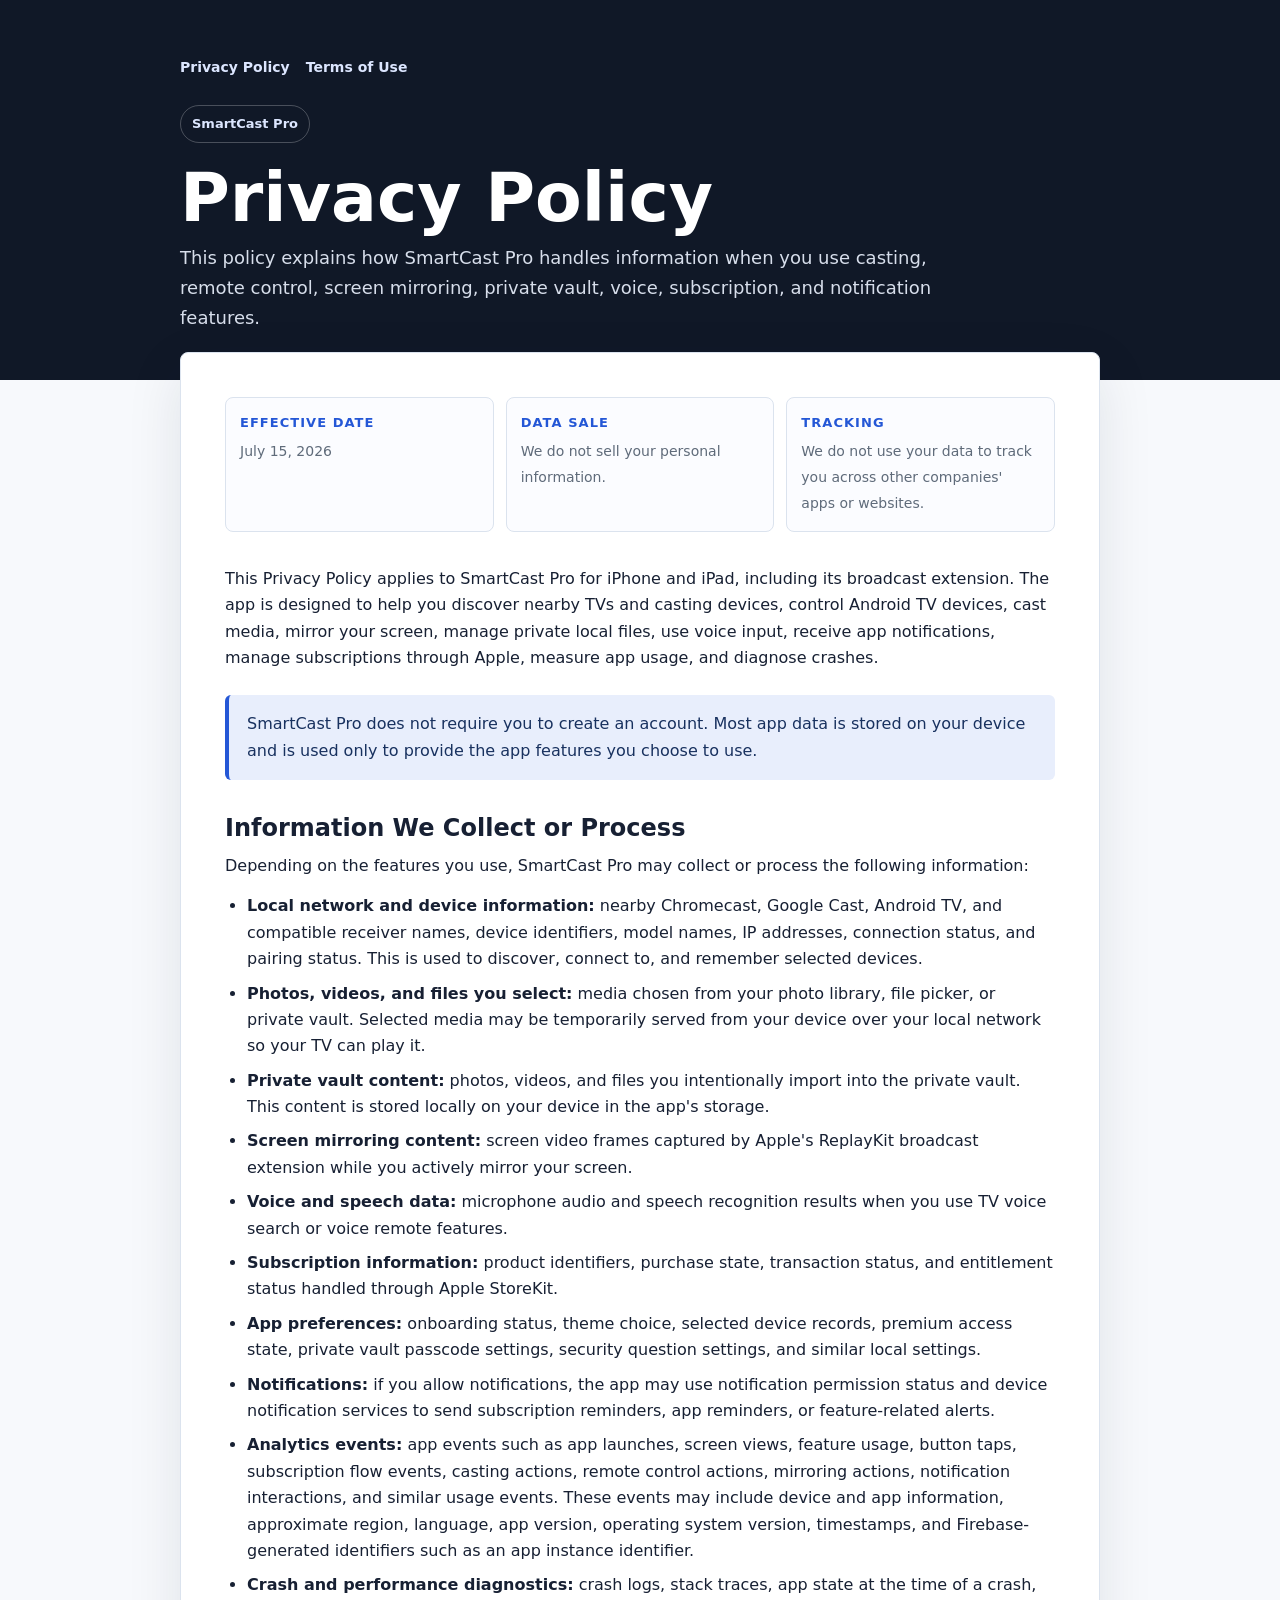
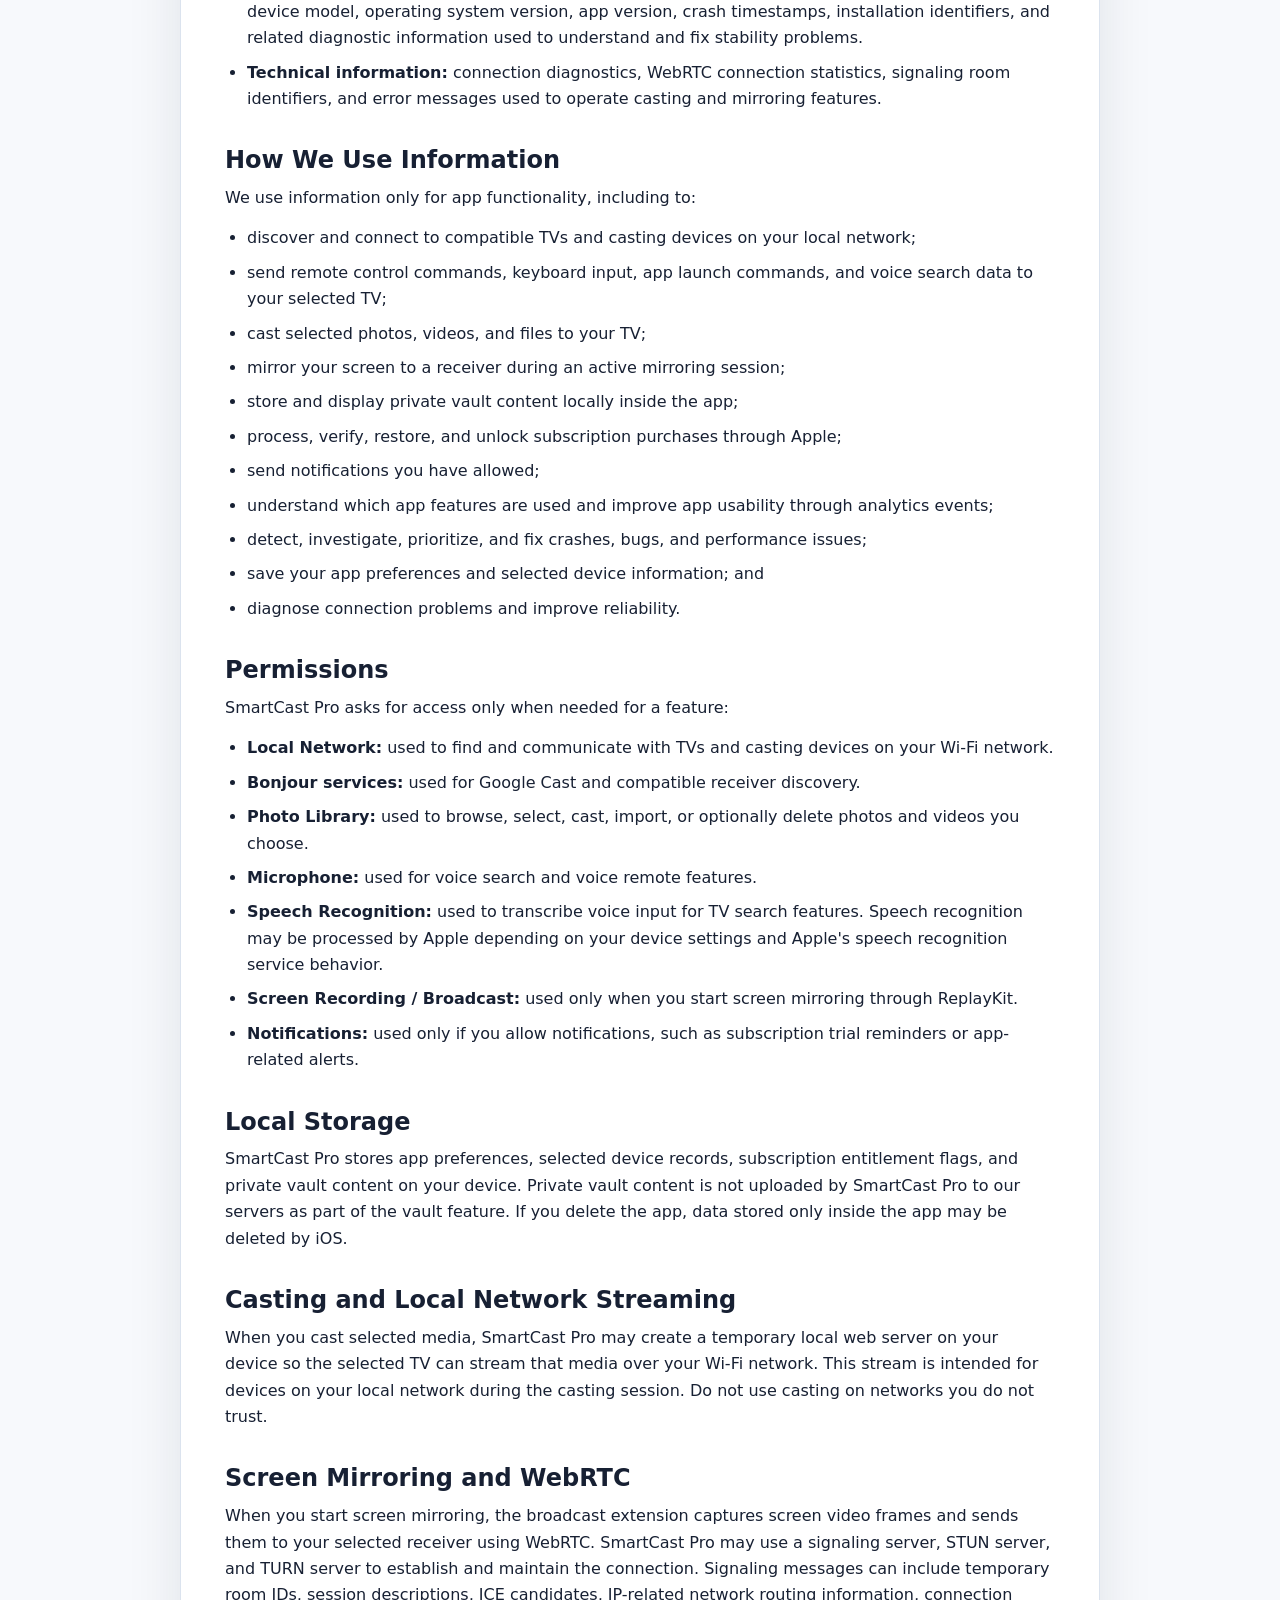
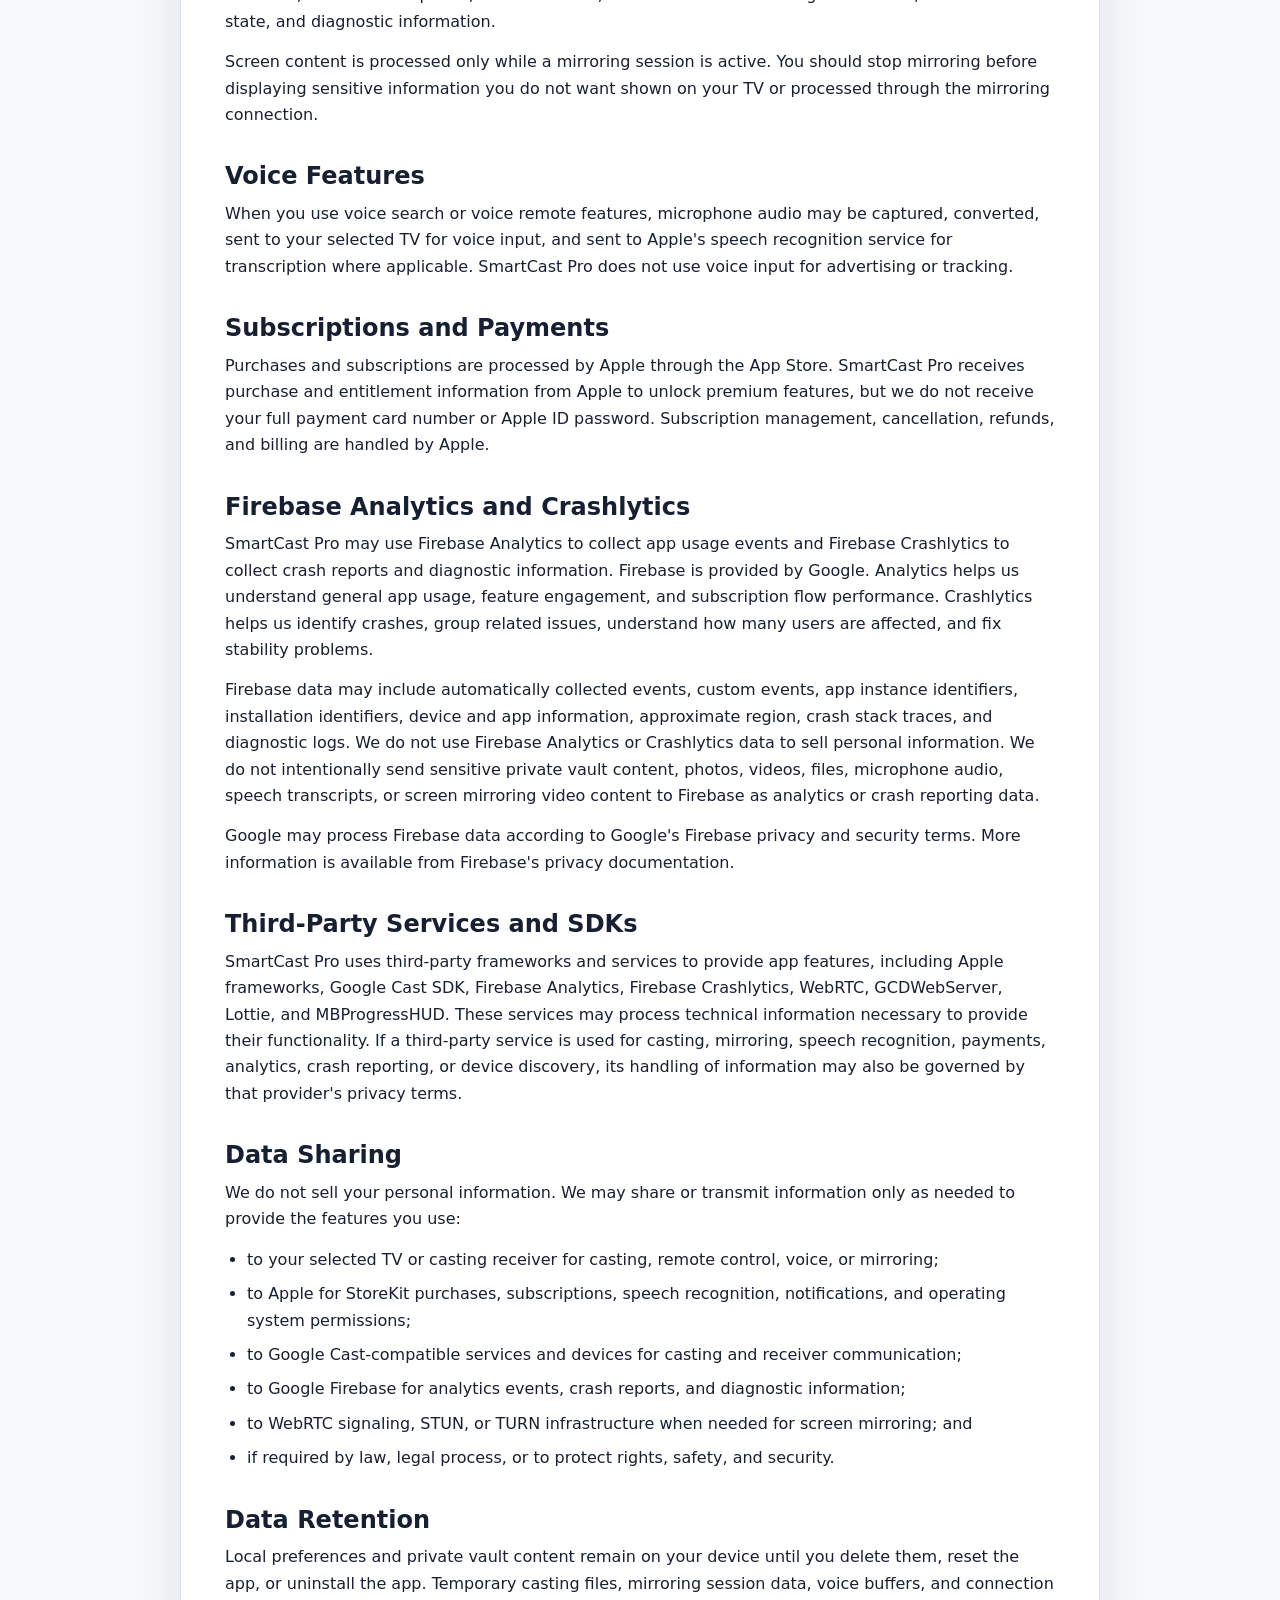
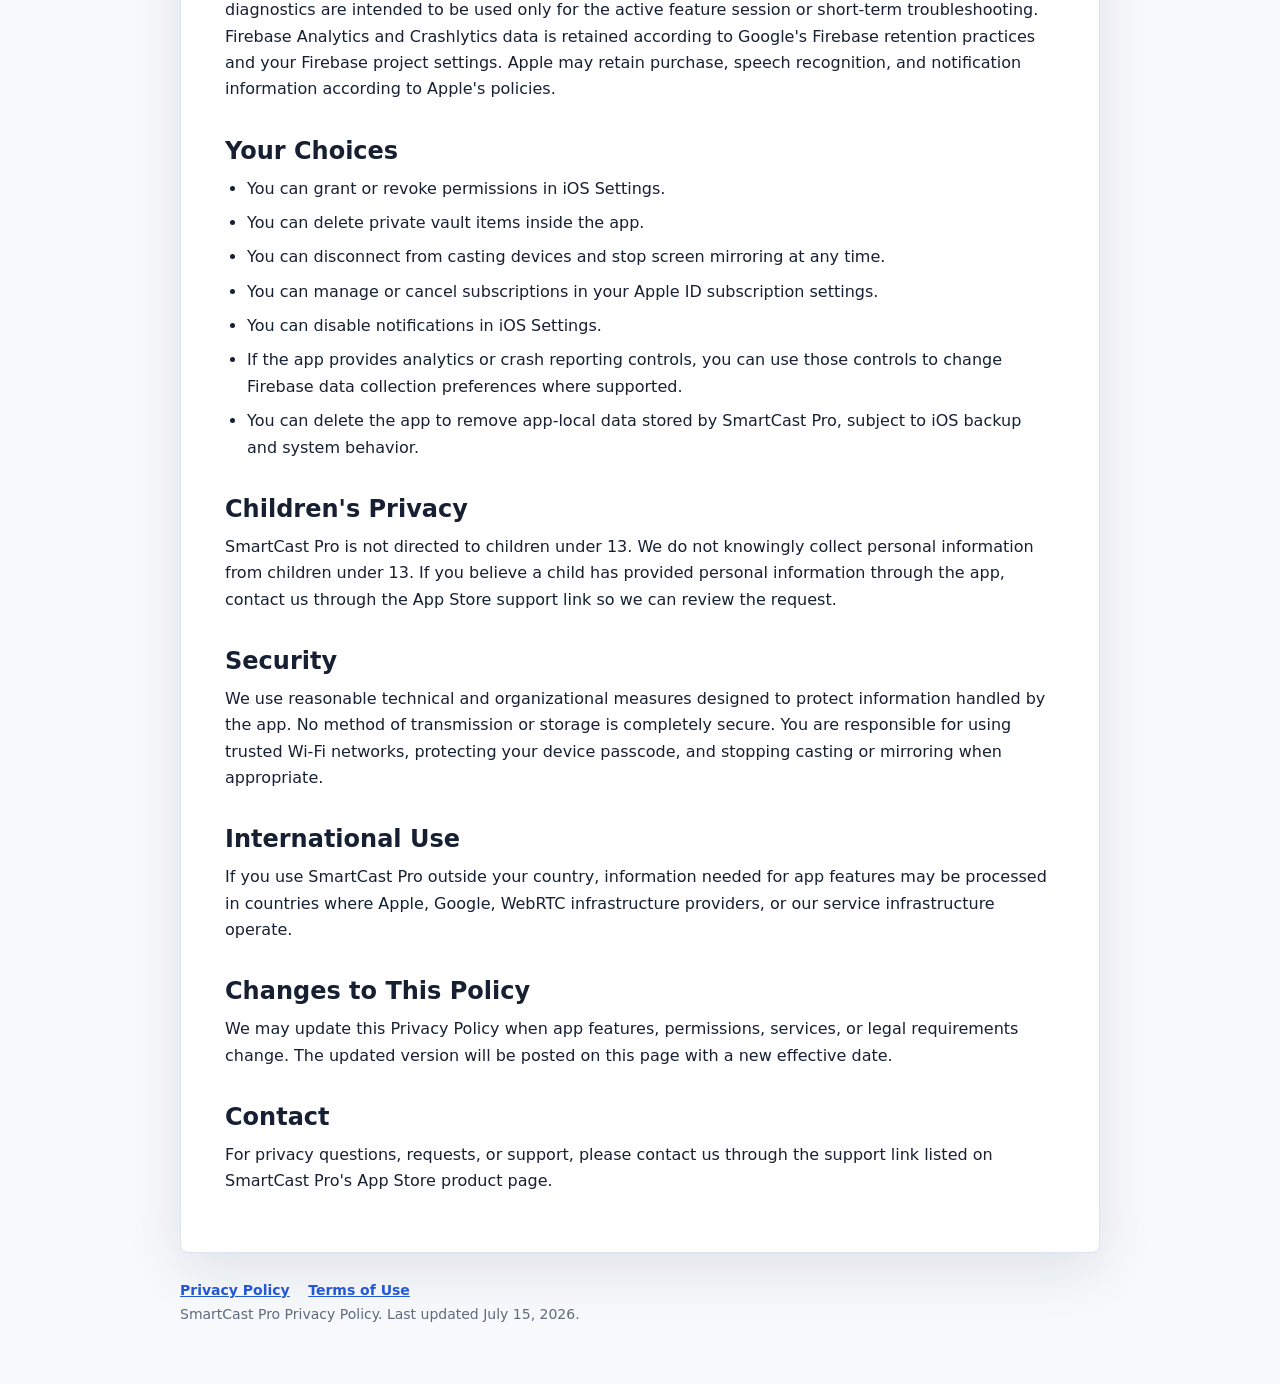
==== docs/index.html @ 3a3139d9 "Add files via upload" ====
<!doctype html>
<html lang="en">
<head>
  <meta charset="utf-8">
  <meta name="viewport" content="width=device-width, initial-scale=1">
  <title>SmartCast Pro Privacy Policy</title>
  <meta name="description" content="Privacy Policy for SmartCast Pro.">
  <style>
    :root {
      color-scheme: light;
      --bg: #f7f9fc;
      --surface: #ffffff;
      --text: #172033;
      --muted: #5f6b7a;
      --line: #dbe3ee;
      --accent: #2457d6;
      --accent-soft: #e8eefc;
      --shadow: 0 18px 55px rgba(23, 32, 51, 0.10);
    }

    * {
      box-sizing: border-box;
    }

    body {
      margin: 0;
      font-family: Inter, ui-sans-serif, system-ui, -apple-system, BlinkMacSystemFont, "Segoe UI", sans-serif;
      background: var(--bg);
      color: var(--text);
      line-height: 1.65;
    }

    header {
      background: #101827;
      color: white;
      padding: 56px 22px 48px;
    }

    .header-inner,
    main,
    footer {
      width: min(920px, calc(100% - 40px));
      margin: 0 auto;
    }

    nav {
      display: flex;
      gap: 16px;
      flex-wrap: wrap;
      margin-bottom: 26px;
    }

    nav a {
      color: #dce6ff;
      text-decoration: none;
      font-size: 14px;
      font-weight: 650;
    }

    .badge {
      display: inline-flex;
      align-items: center;
      gap: 8px;
      padding: 7px 11px;
      border: 1px solid rgba(255, 255, 255, 0.24);
      border-radius: 999px;
      color: #dce6ff;
      font-size: 13px;
      font-weight: 650;
    }

    h1 {
      margin: 22px 0 12px;
      max-width: 760px;
      font-size: clamp(36px, 7vw, 68px);
      line-height: 0.98;
      letter-spacing: 0;
    }

    .lede {
      max-width: 760px;
      margin: 0;
      color: #d7deeb;
      font-size: 18px;
    }

    main {
      margin-top: -28px;
    }

    .policy {
      background: var(--surface);
      border: 1px solid var(--line);
      border-radius: 8px;
      box-shadow: var(--shadow);
      padding: clamp(22px, 4vw, 44px);
    }

    .summary {
      display: grid;
      grid-template-columns: repeat(3, 1fr);
      gap: 12px;
      margin: 0 0 34px;
    }

    .summary div {
      border: 1px solid var(--line);
      border-radius: 8px;
      padding: 14px;
      background: #fbfcff;
    }

    .summary strong {
      display: block;
      color: var(--accent);
      font-size: 13px;
      margin-bottom: 4px;
      text-transform: uppercase;
      letter-spacing: 0.08em;
    }

    .summary span {
      color: var(--muted);
      font-size: 14px;
      line-height: 1.45;
    }

    h2 {
      margin: 34px 0 10px;
      font-size: 24px;
      line-height: 1.2;
      letter-spacing: 0;
    }

    p {
      margin: 0 0 14px;
    }

    ul {
      margin: 0 0 18px;
      padding-left: 22px;
    }

    li {
      margin: 8px 0;
    }

    a {
      color: var(--accent);
      font-weight: 650;
    }

    .callout {
      margin: 24px 0;
      padding: 16px 18px;
      border-left: 4px solid var(--accent);
      background: var(--accent-soft);
      border-radius: 6px;
      color: #18315f;
    }

    footer {
      padding: 26px 0 44px;
      color: var(--muted);
      font-size: 14px;
    }

    footer a {
      margin-right: 14px;
    }

    @media (max-width: 720px) {
      header {
        padding-top: 42px;
      }

      .summary {
        grid-template-columns: 1fr;
      }
    }
  </style>
</head>
<body>
  <header>
    <div class="header-inner">
      <nav aria-label="Legal pages">
        <a href="./">Privacy Policy</a>
        <a href="./terms-of-use.html">Terms of Use</a>
      </nav>
      <div class="badge">SmartCast Pro</div>
      <h1>Privacy Policy</h1>
      <p class="lede">This policy explains how SmartCast Pro handles information when you use casting, remote control, screen mirroring, private vault, voice, subscription, and notification features.</p>
    </div>
  </header>

  <main>
    <article class="policy">
      <section class="summary" aria-label="Policy summary">
        <div>
          <strong>Effective date</strong>
          <span>July 15, 2026</span>
        </div>
        <div>
          <strong>Data sale</strong>
          <span>We do not sell your personal information.</span>
        </div>
        <div>
          <strong>Tracking</strong>
          <span>We do not use your data to track you across other companies' apps or websites.</span>
        </div>
      </section>

      <p>This Privacy Policy applies to SmartCast Pro for iPhone and iPad, including its broadcast extension. The app is designed to help you discover nearby TVs and casting devices, control Android TV devices, cast media, mirror your screen, manage private local files, use voice input, receive app notifications, manage subscriptions through Apple, measure app usage, and diagnose crashes.</p>

      <div class="callout">
        SmartCast Pro does not require you to create an account. Most app data is stored on your device and is used only to provide the app features you choose to use.
      </div>

      <h2>Information We Collect or Process</h2>
      <p>Depending on the features you use, SmartCast Pro may collect or process the following information:</p>
      <ul>
        <li><strong>Local network and device information:</strong> nearby Chromecast, Google Cast, Android TV, and compatible receiver names, device identifiers, model names, IP addresses, connection status, and pairing status. This is used to discover, connect to, and remember selected devices.</li>
        <li><strong>Photos, videos, and files you select:</strong> media chosen from your photo library, file picker, or private vault. Selected media may be temporarily served from your device over your local network so your TV can play it.</li>
        <li><strong>Private vault content:</strong> photos, videos, and files you intentionally import into the private vault. This content is stored locally on your device in the app's storage.</li>
        <li><strong>Screen mirroring content:</strong> screen video frames captured by Apple's ReplayKit broadcast extension while you actively mirror your screen.</li>
        <li><strong>Voice and speech data:</strong> microphone audio and speech recognition results when you use TV voice search or voice remote features.</li>
        <li><strong>Subscription information:</strong> product identifiers, purchase state, transaction status, and entitlement status handled through Apple StoreKit.</li>
        <li><strong>App preferences:</strong> onboarding status, theme choice, selected device records, premium access state, private vault passcode settings, security question settings, and similar local settings.</li>
        <li><strong>Notifications:</strong> if you allow notifications, the app may use notification permission status and device notification services to send subscription reminders, app reminders, or feature-related alerts.</li>
        <li><strong>Analytics events:</strong> app events such as app launches, screen views, feature usage, button taps, subscription flow events, casting actions, remote control actions, mirroring actions, notification interactions, and similar usage events. These events may include device and app information, approximate region, language, app version, operating system version, timestamps, and Firebase-generated identifiers such as an app instance identifier.</li>
        <li><strong>Crash and performance diagnostics:</strong> crash logs, stack traces, app state at the time of a crash, device model, operating system version, app version, crash timestamps, installation identifiers, and related diagnostic information used to understand and fix stability problems.</li>
        <li><strong>Technical information:</strong> connection diagnostics, WebRTC connection statistics, signaling room identifiers, and error messages used to operate casting and mirroring features.</li>
      </ul>

      <h2>How We Use Information</h2>
      <p>We use information only for app functionality, including to:</p>
      <ul>
        <li>discover and connect to compatible TVs and casting devices on your local network;</li>
        <li>send remote control commands, keyboard input, app launch commands, and voice search data to your selected TV;</li>
        <li>cast selected photos, videos, and files to your TV;</li>
        <li>mirror your screen to a receiver during an active mirroring session;</li>
        <li>store and display private vault content locally inside the app;</li>
        <li>process, verify, restore, and unlock subscription purchases through Apple;</li>
        <li>send notifications you have allowed;</li>
        <li>understand which app features are used and improve app usability through analytics events;</li>
        <li>detect, investigate, prioritize, and fix crashes, bugs, and performance issues;</li>
        <li>save your app preferences and selected device information; and</li>
        <li>diagnose connection problems and improve reliability.</li>
      </ul>

      <h2>Permissions</h2>
      <p>SmartCast Pro asks for access only when needed for a feature:</p>
      <ul>
        <li><strong>Local Network:</strong> used to find and communicate with TVs and casting devices on your Wi-Fi network.</li>
        <li><strong>Bonjour services:</strong> used for Google Cast and compatible receiver discovery.</li>
        <li><strong>Photo Library:</strong> used to browse, select, cast, import, or optionally delete photos and videos you choose.</li>
        <li><strong>Microphone:</strong> used for voice search and voice remote features.</li>
        <li><strong>Speech Recognition:</strong> used to transcribe voice input for TV search features. Speech recognition may be processed by Apple depending on your device settings and Apple's speech recognition service behavior.</li>
        <li><strong>Screen Recording / Broadcast:</strong> used only when you start screen mirroring through ReplayKit.</li>
        <li><strong>Notifications:</strong> used only if you allow notifications, such as subscription trial reminders or app-related alerts.</li>
      </ul>

      <h2>Local Storage</h2>
      <p>SmartCast Pro stores app preferences, selected device records, subscription entitlement flags, and private vault content on your device. Private vault content is not uploaded by SmartCast Pro to our servers as part of the vault feature. If you delete the app, data stored only inside the app may be deleted by iOS.</p>

      <h2>Casting and Local Network Streaming</h2>
      <p>When you cast selected media, SmartCast Pro may create a temporary local web server on your device so the selected TV can stream that media over your Wi-Fi network. This stream is intended for devices on your local network during the casting session. Do not use casting on networks you do not trust.</p>

      <h2>Screen Mirroring and WebRTC</h2>
      <p>When you start screen mirroring, the broadcast extension captures screen video frames and sends them to your selected receiver using WebRTC. SmartCast Pro may use a signaling server, STUN server, and TURN server to establish and maintain the connection. Signaling messages can include temporary room IDs, session descriptions, ICE candidates, IP-related network routing information, connection state, and diagnostic information.</p>
      <p>Screen content is processed only while a mirroring session is active. You should stop mirroring before displaying sensitive information you do not want shown on your TV or processed through the mirroring connection.</p>

      <h2>Voice Features</h2>
      <p>When you use voice search or voice remote features, microphone audio may be captured, converted, sent to your selected TV for voice input, and sent to Apple's speech recognition service for transcription where applicable. SmartCast Pro does not use voice input for advertising or tracking.</p>

      <h2>Subscriptions and Payments</h2>
      <p>Purchases and subscriptions are processed by Apple through the App Store. SmartCast Pro receives purchase and entitlement information from Apple to unlock premium features, but we do not receive your full payment card number or Apple ID password. Subscription management, cancellation, refunds, and billing are handled by Apple.</p>

      <h2>Firebase Analytics and Crashlytics</h2>
      <p>SmartCast Pro may use Firebase Analytics to collect app usage events and Firebase Crashlytics to collect crash reports and diagnostic information. Firebase is provided by Google. Analytics helps us understand general app usage, feature engagement, and subscription flow performance. Crashlytics helps us identify crashes, group related issues, understand how many users are affected, and fix stability problems.</p>
      <p>Firebase data may include automatically collected events, custom events, app instance identifiers, installation identifiers, device and app information, approximate region, crash stack traces, and diagnostic logs. We do not use Firebase Analytics or Crashlytics data to sell personal information. We do not intentionally send sensitive private vault content, photos, videos, files, microphone audio, speech transcripts, or screen mirroring video content to Firebase as analytics or crash reporting data.</p>
      <p>Google may process Firebase data according to Google's Firebase privacy and security terms. More information is available from Firebase's privacy documentation.</p>

      <h2>Third-Party Services and SDKs</h2>
      <p>SmartCast Pro uses third-party frameworks and services to provide app features, including Apple frameworks, Google Cast SDK, Firebase Analytics, Firebase Crashlytics, WebRTC, GCDWebServer, Lottie, and MBProgressHUD. These services may process technical information necessary to provide their functionality. If a third-party service is used for casting, mirroring, speech recognition, payments, analytics, crash reporting, or device discovery, its handling of information may also be governed by that provider's privacy terms.</p>

      <h2>Data Sharing</h2>
      <p>We do not sell your personal information. We may share or transmit information only as needed to provide the features you use:</p>
      <ul>
        <li>to your selected TV or casting receiver for casting, remote control, voice, or mirroring;</li>
        <li>to Apple for StoreKit purchases, subscriptions, speech recognition, notifications, and operating system permissions;</li>
        <li>to Google Cast-compatible services and devices for casting and receiver communication;</li>
        <li>to Google Firebase for analytics events, crash reports, and diagnostic information;</li>
        <li>to WebRTC signaling, STUN, or TURN infrastructure when needed for screen mirroring; and</li>
        <li>if required by law, legal process, or to protect rights, safety, and security.</li>
      </ul>

      <h2>Data Retention</h2>
      <p>Local preferences and private vault content remain on your device until you delete them, reset the app, or uninstall the app. Temporary casting files, mirroring session data, voice buffers, and connection diagnostics are intended to be used only for the active feature session or short-term troubleshooting. Firebase Analytics and Crashlytics data is retained according to Google's Firebase retention practices and your Firebase project settings. Apple may retain purchase, speech recognition, and notification information according to Apple's policies.</p>

      <h2>Your Choices</h2>
      <ul>
        <li>You can grant or revoke permissions in iOS Settings.</li>
        <li>You can delete private vault items inside the app.</li>
        <li>You can disconnect from casting devices and stop screen mirroring at any time.</li>
        <li>You can manage or cancel subscriptions in your Apple ID subscription settings.</li>
        <li>You can disable notifications in iOS Settings.</li>
        <li>If the app provides analytics or crash reporting controls, you can use those controls to change Firebase data collection preferences where supported.</li>
        <li>You can delete the app to remove app-local data stored by SmartCast Pro, subject to iOS backup and system behavior.</li>
      </ul>

      <h2>Children's Privacy</h2>
      <p>SmartCast Pro is not directed to children under 13. We do not knowingly collect personal information from children under 13. If you believe a child has provided personal information through the app, contact us through the App Store support link so we can review the request.</p>

      <h2>Security</h2>
      <p>We use reasonable technical and organizational measures designed to protect information handled by the app. No method of transmission or storage is completely secure. You are responsible for using trusted Wi-Fi networks, protecting your device passcode, and stopping casting or mirroring when appropriate.</p>

      <h2>International Use</h2>
      <p>If you use SmartCast Pro outside your country, information needed for app features may be processed in countries where Apple, Google, WebRTC infrastructure providers, or our service infrastructure operate.</p>

      <h2>Changes to This Policy</h2>
      <p>We may update this Privacy Policy when app features, permissions, services, or legal requirements change. The updated version will be posted on this page with a new effective date.</p>

      <h2>Contact</h2>
      <p>For privacy questions, requests, or support, please contact us through the support link listed on SmartCast Pro's App Store product page.</p>
    </article>
  </main>

  <footer>
    <a href="./">Privacy Policy</a>
    <a href="./terms-of-use.html">Terms of Use</a>
    <p>SmartCast Pro Privacy Policy. Last updated July 15, 2026.</p>
  </footer>
</body>
</html>
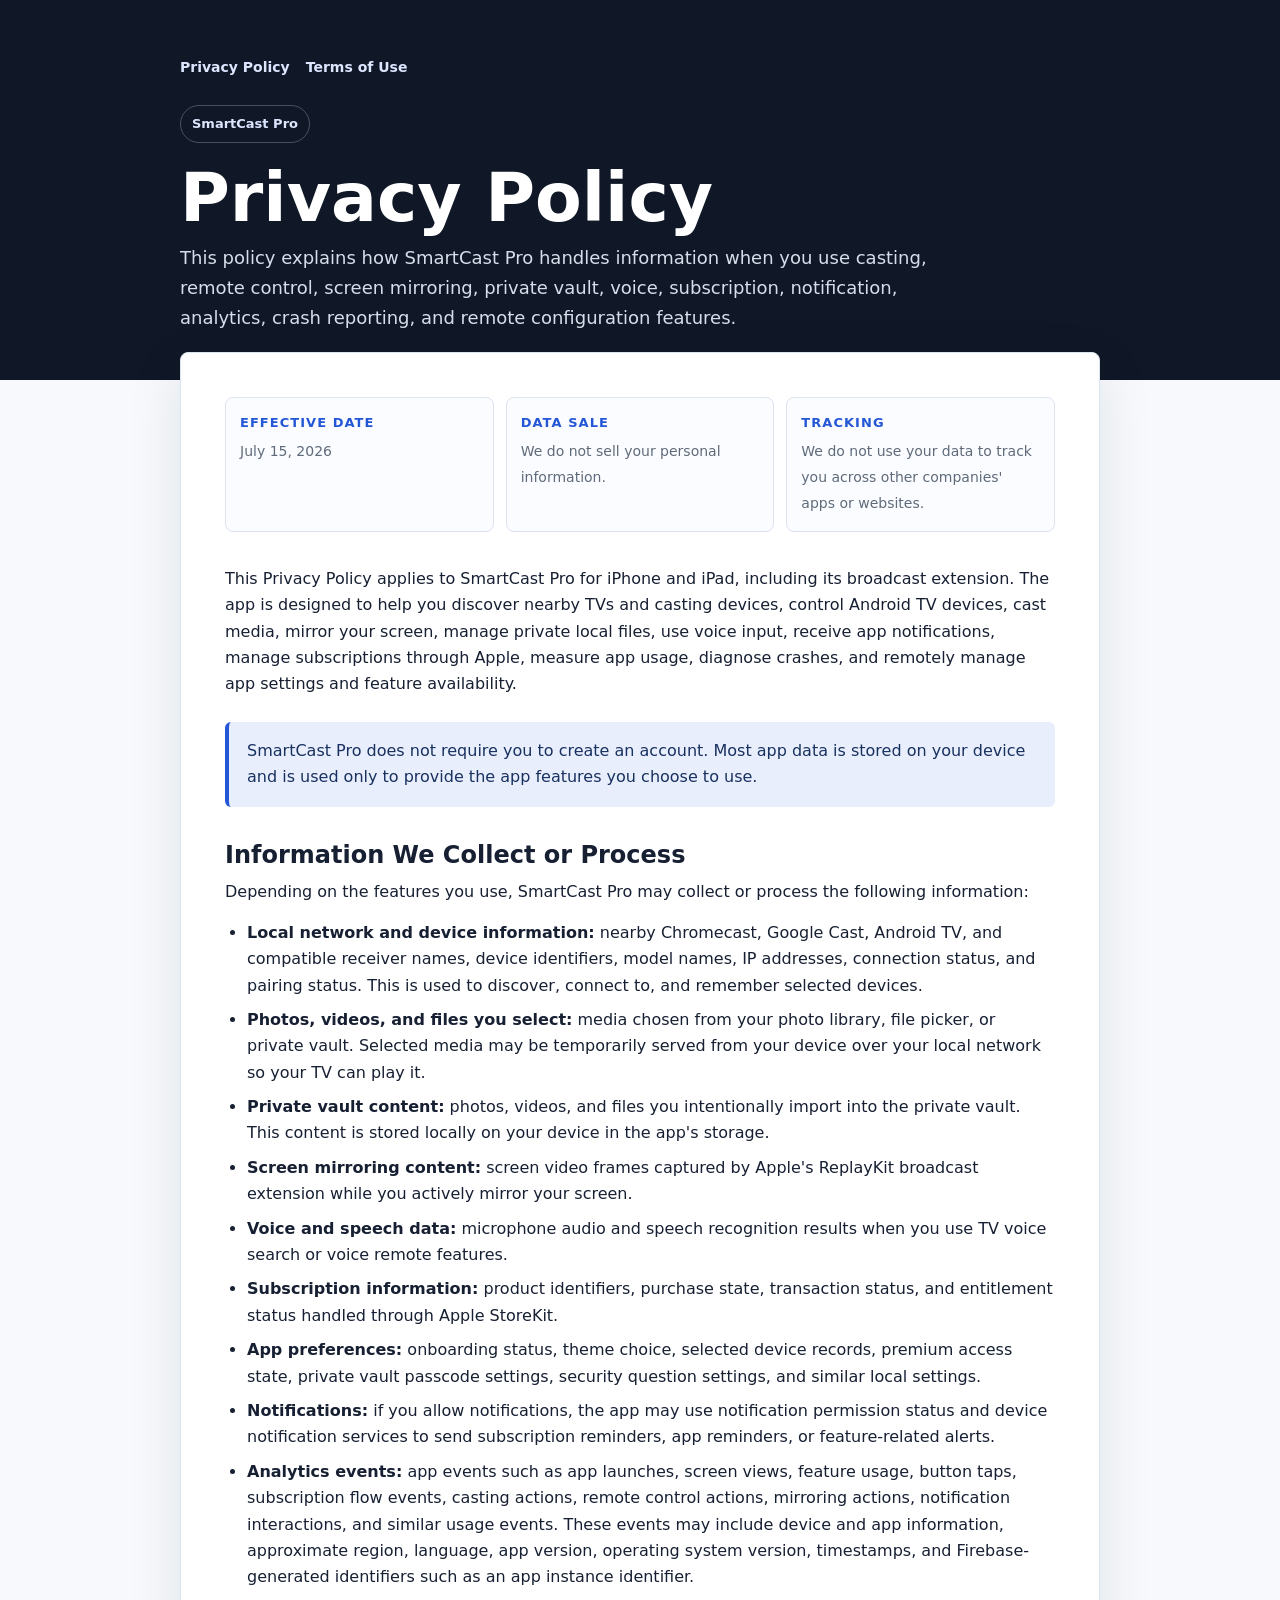
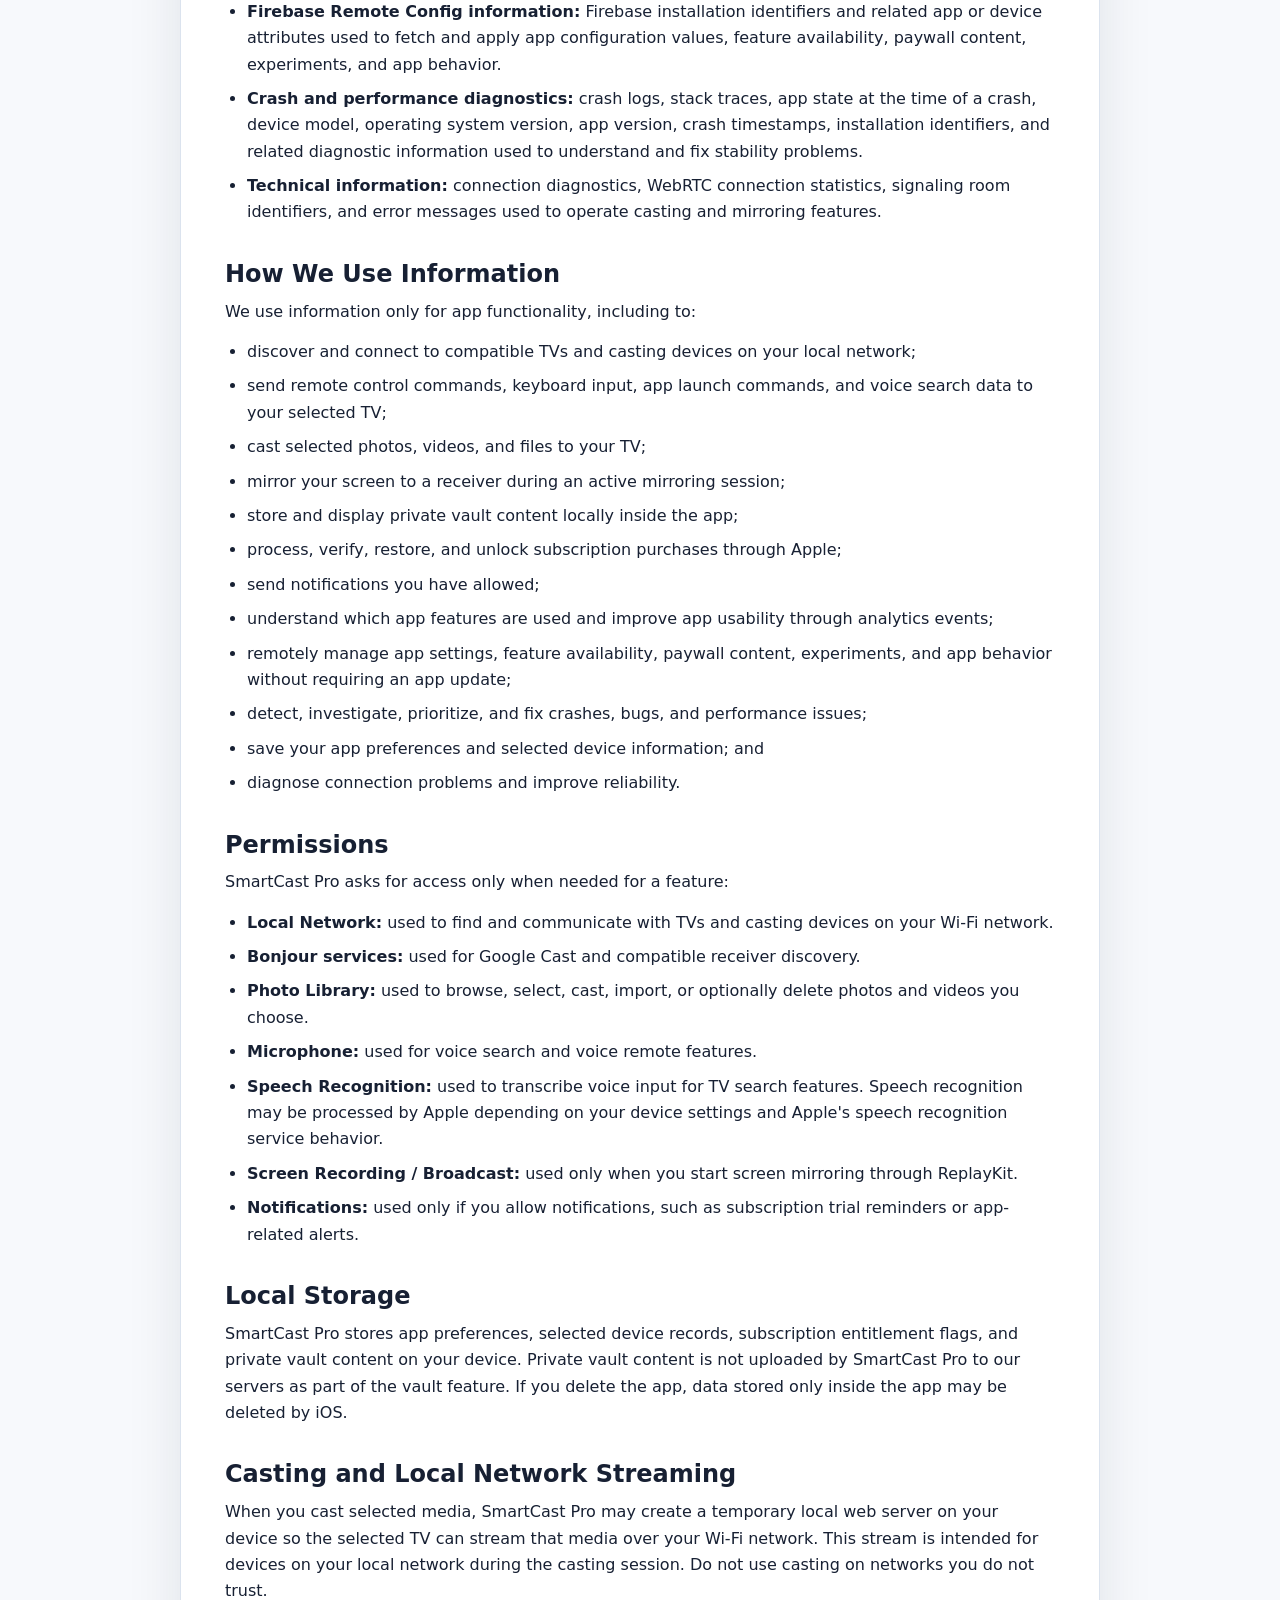
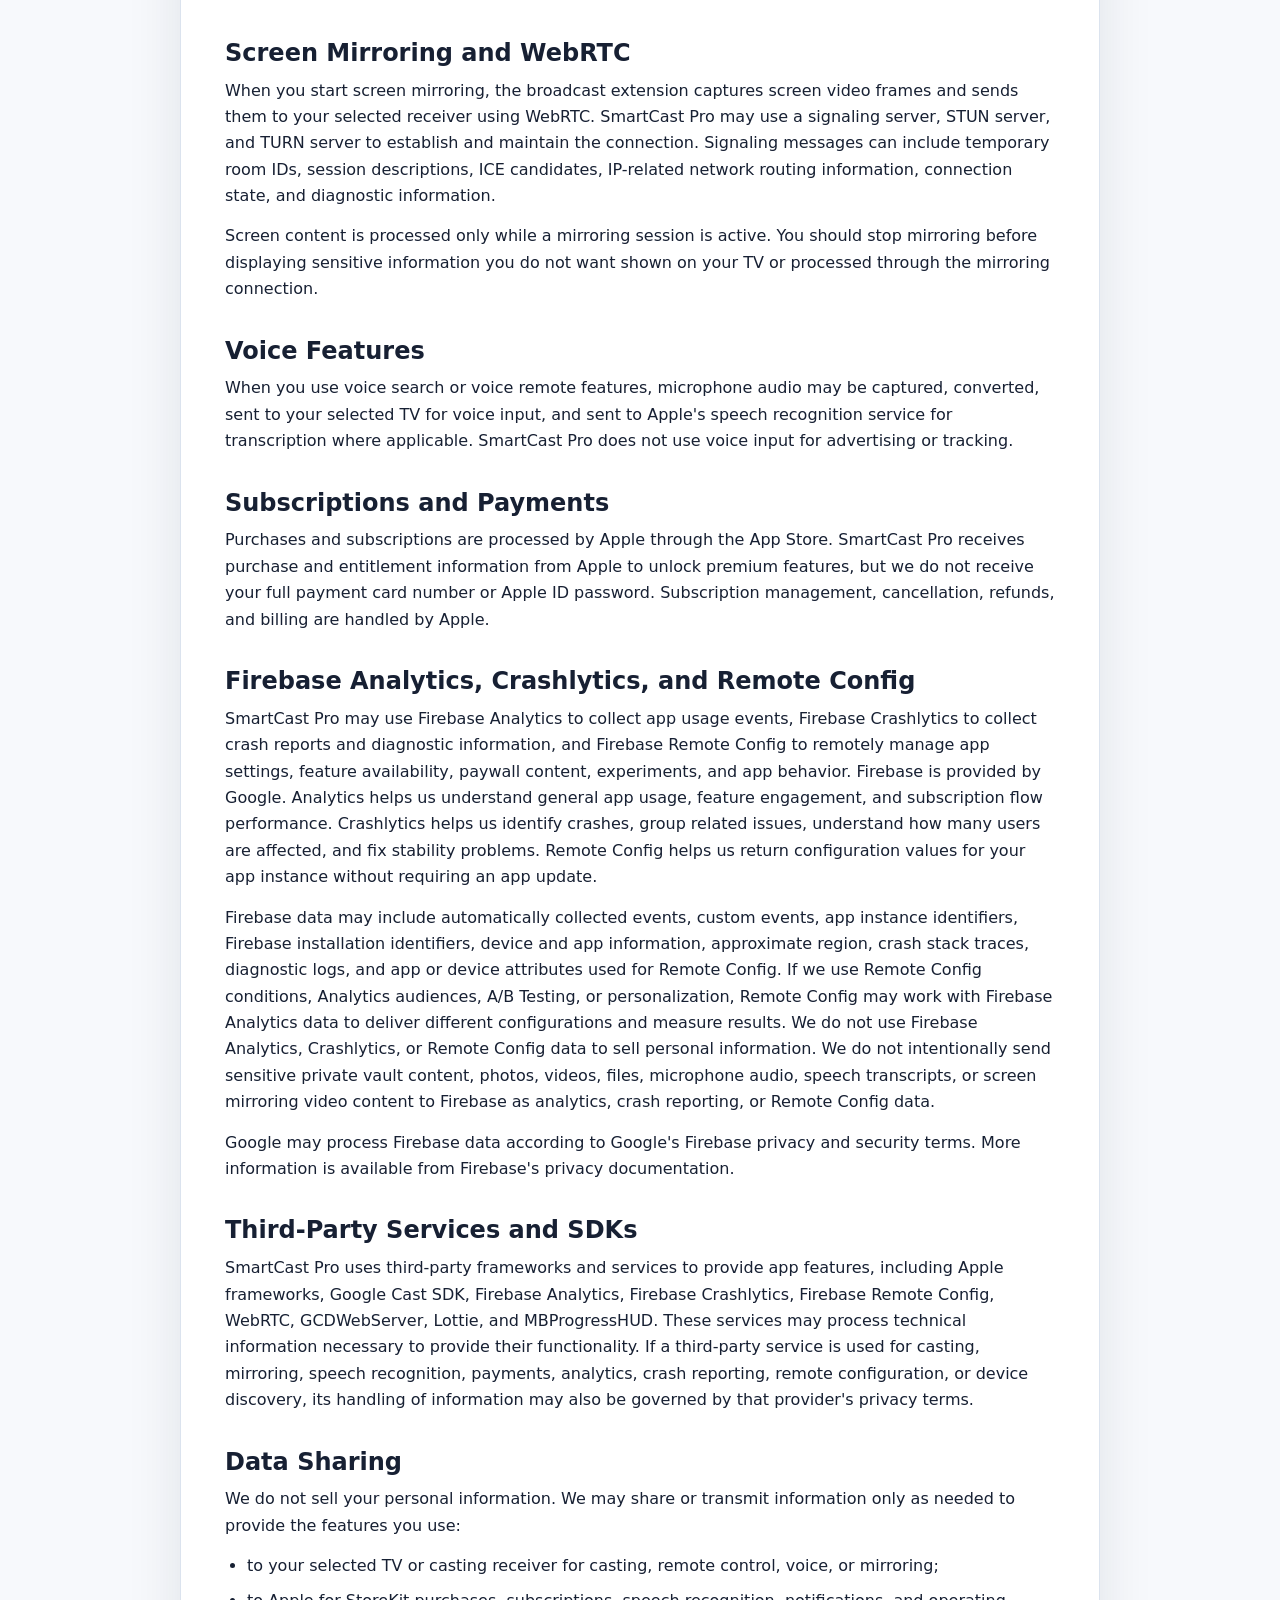
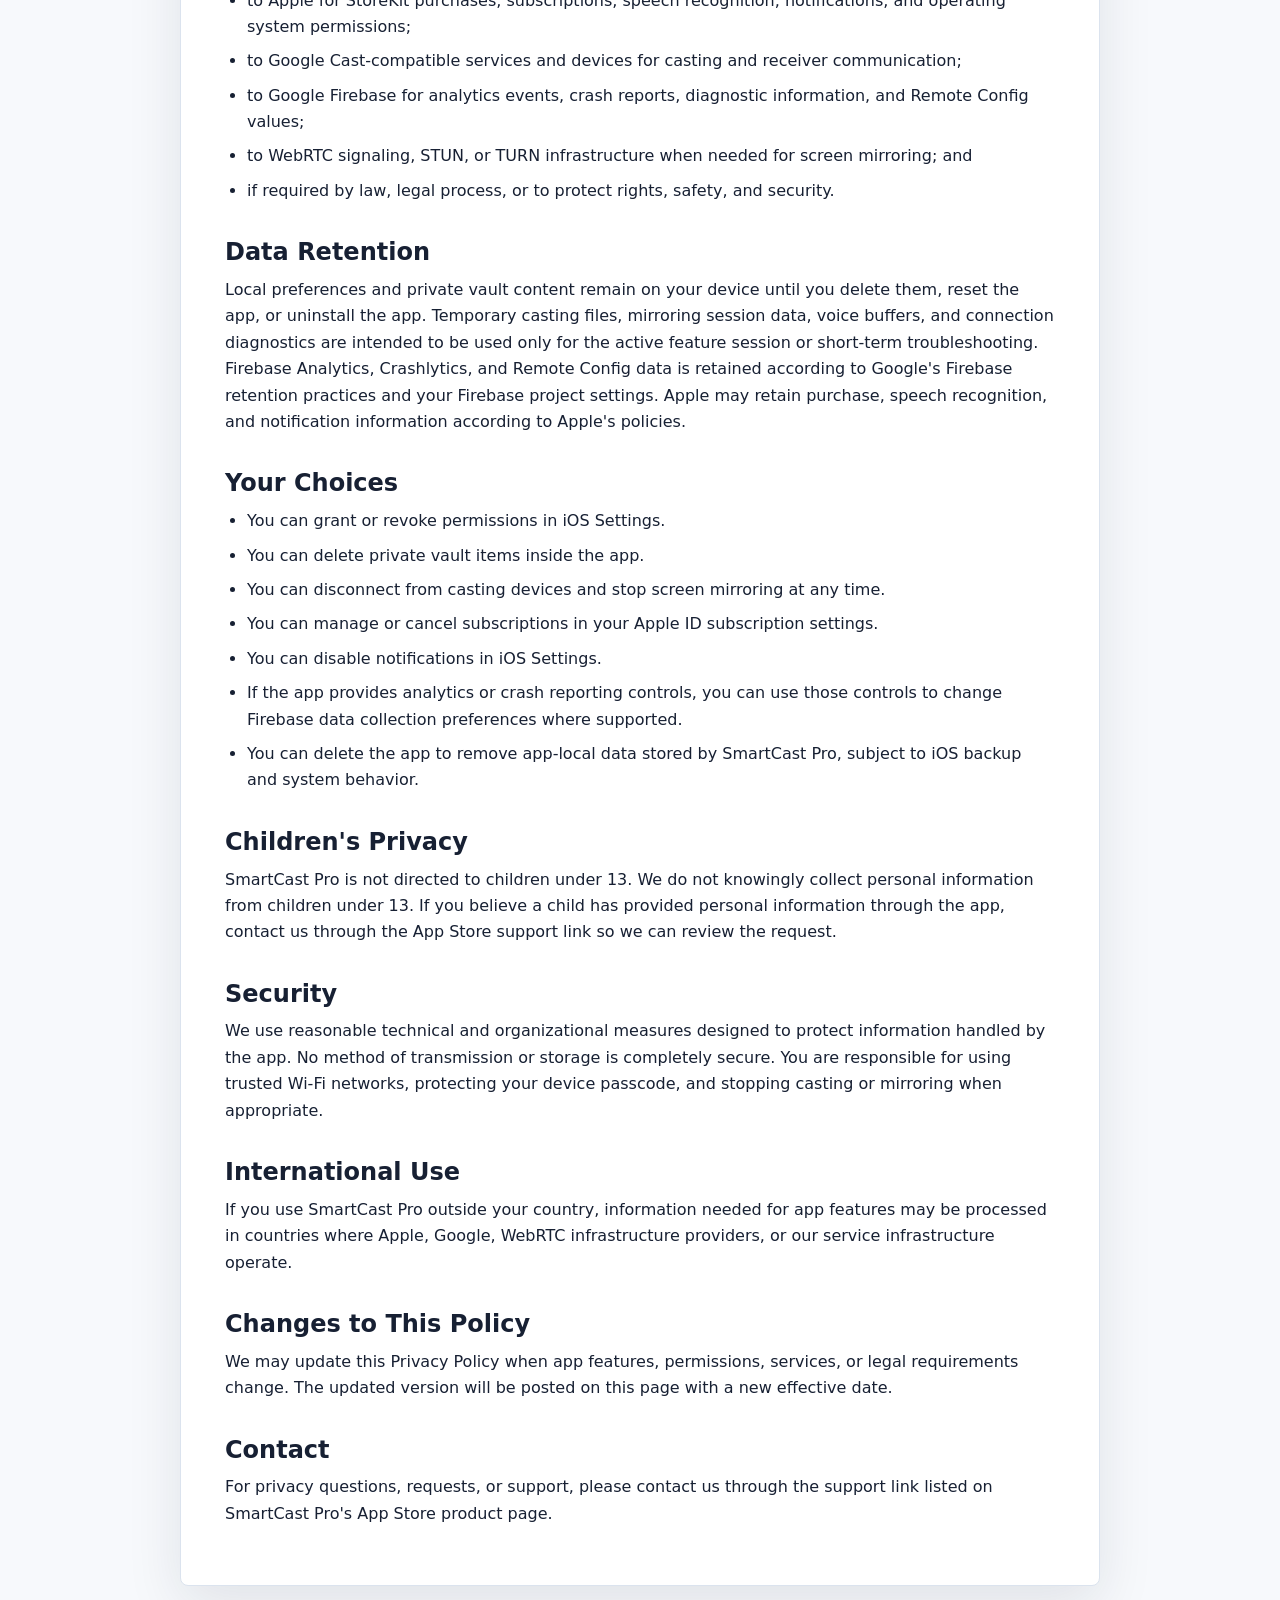
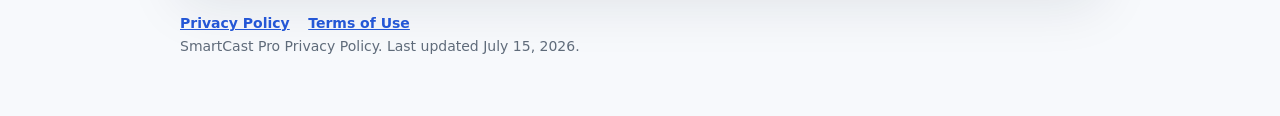
==== commit e604f544: "Update index.html" ====
--- a/docs/index.html
+++ b/docs/index.html
@@ -189,7 +189,7 @@
       </nav>
       <div class="badge">SmartCast Pro</div>
       <h1>Privacy Policy</h1>
-      <p class="lede">This policy explains how SmartCast Pro handles information when you use casting, remote control, screen mirroring, private vault, voice, subscription, and notification features.</p>
+      <p class="lede">This policy explains how SmartCast Pro handles information when you use casting, remote control, screen mirroring, private vault, voice, subscription, notification, analytics, crash reporting, and remote configuration features.</p>
     </div>
   </header>
 
@@ -210,7 +210,7 @@
         </div>
       </section>
 
-      <p>This Privacy Policy applies to SmartCast Pro for iPhone and iPad, including its broadcast extension. The app is designed to help you discover nearby TVs and casting devices, control Android TV devices, cast media, mirror your screen, manage private local files, use voice input, receive app notifications, manage subscriptions through Apple, measure app usage, and diagnose crashes.</p>
+      <p>This Privacy Policy applies to SmartCast Pro for iPhone and iPad, including its broadcast extension. The app is designed to help you discover nearby TVs and casting devices, control Android TV devices, cast media, mirror your screen, manage private local files, use voice input, receive app notifications, manage subscriptions through Apple, measure app usage, diagnose crashes, and remotely manage app settings and feature availability.</p>
 
       <div class="callout">
         SmartCast Pro does not require you to create an account. Most app data is stored on your device and is used only to provide the app features you choose to use.
@@ -228,6 +228,7 @@
         <li><strong>App preferences:</strong> onboarding status, theme choice, selected device records, premium access state, private vault passcode settings, security question settings, and similar local settings.</li>
         <li><strong>Notifications:</strong> if you allow notifications, the app may use notification permission status and device notification services to send subscription reminders, app reminders, or feature-related alerts.</li>
         <li><strong>Analytics events:</strong> app events such as app launches, screen views, feature usage, button taps, subscription flow events, casting actions, remote control actions, mirroring actions, notification interactions, and similar usage events. These events may include device and app information, approximate region, language, app version, operating system version, timestamps, and Firebase-generated identifiers such as an app instance identifier.</li>
+        <li><strong>Firebase Remote Config information:</strong> Firebase installation identifiers and related app or device attributes used to fetch and apply app configuration values, feature availability, paywall content, experiments, and app behavior.</li>
         <li><strong>Crash and performance diagnostics:</strong> crash logs, stack traces, app state at the time of a crash, device model, operating system version, app version, crash timestamps, installation identifiers, and related diagnostic information used to understand and fix stability problems.</li>
         <li><strong>Technical information:</strong> connection diagnostics, WebRTC connection statistics, signaling room identifiers, and error messages used to operate casting and mirroring features.</li>
       </ul>
@@ -243,6 +244,7 @@
         <li>process, verify, restore, and unlock subscription purchases through Apple;</li>
         <li>send notifications you have allowed;</li>
         <li>understand which app features are used and improve app usability through analytics events;</li>
+        <li>remotely manage app settings, feature availability, paywall content, experiments, and app behavior without requiring an app update;</li>
         <li>detect, investigate, prioritize, and fix crashes, bugs, and performance issues;</li>
         <li>save your app preferences and selected device information; and</li>
         <li>diagnose connection problems and improve reliability.</li>
@@ -276,13 +278,13 @@
       <h2>Subscriptions and Payments</h2>
       <p>Purchases and subscriptions are processed by Apple through the App Store. SmartCast Pro receives purchase and entitlement information from Apple to unlock premium features, but we do not receive your full payment card number or Apple ID password. Subscription management, cancellation, refunds, and billing are handled by Apple.</p>
 
-      <h2>Firebase Analytics and Crashlytics</h2>
-      <p>SmartCast Pro may use Firebase Analytics to collect app usage events and Firebase Crashlytics to collect crash reports and diagnostic information. Firebase is provided by Google. Analytics helps us understand general app usage, feature engagement, and subscription flow performance. Crashlytics helps us identify crashes, group related issues, understand how many users are affected, and fix stability problems.</p>
-      <p>Firebase data may include automatically collected events, custom events, app instance identifiers, installation identifiers, device and app information, approximate region, crash stack traces, and diagnostic logs. We do not use Firebase Analytics or Crashlytics data to sell personal information. We do not intentionally send sensitive private vault content, photos, videos, files, microphone audio, speech transcripts, or screen mirroring video content to Firebase as analytics or crash reporting data.</p>
+      <h2>Firebase Analytics, Crashlytics, and Remote Config</h2>
+      <p>SmartCast Pro may use Firebase Analytics to collect app usage events, Firebase Crashlytics to collect crash reports and diagnostic information, and Firebase Remote Config to remotely manage app settings, feature availability, paywall content, experiments, and app behavior. Firebase is provided by Google. Analytics helps us understand general app usage, feature engagement, and subscription flow performance. Crashlytics helps us identify crashes, group related issues, understand how many users are affected, and fix stability problems. Remote Config helps us return configuration values for your app instance without requiring an app update.</p>
+      <p>Firebase data may include automatically collected events, custom events, app instance identifiers, Firebase installation identifiers, device and app information, approximate region, crash stack traces, diagnostic logs, and app or device attributes used for Remote Config. If we use Remote Config conditions, Analytics audiences, A/B Testing, or personalization, Remote Config may work with Firebase Analytics data to deliver different configurations and measure results. We do not use Firebase Analytics, Crashlytics, or Remote Config data to sell personal information. We do not intentionally send sensitive private vault content, photos, videos, files, microphone audio, speech transcripts, or screen mirroring video content to Firebase as analytics, crash reporting, or Remote Config data.</p>
       <p>Google may process Firebase data according to Google's Firebase privacy and security terms. More information is available from Firebase's privacy documentation.</p>
 
       <h2>Third-Party Services and SDKs</h2>
-      <p>SmartCast Pro uses third-party frameworks and services to provide app features, including Apple frameworks, Google Cast SDK, Firebase Analytics, Firebase Crashlytics, WebRTC, GCDWebServer, Lottie, and MBProgressHUD. These services may process technical information necessary to provide their functionality. If a third-party service is used for casting, mirroring, speech recognition, payments, analytics, crash reporting, or device discovery, its handling of information may also be governed by that provider's privacy terms.</p>
+      <p>SmartCast Pro uses third-party frameworks and services to provide app features, including Apple frameworks, Google Cast SDK, Firebase Analytics, Firebase Crashlytics, Firebase Remote Config, WebRTC, GCDWebServer, Lottie, and MBProgressHUD. These services may process technical information necessary to provide their functionality. If a third-party service is used for casting, mirroring, speech recognition, payments, analytics, crash reporting, remote configuration, or device discovery, its handling of information may also be governed by that provider's privacy terms.</p>
 
       <h2>Data Sharing</h2>
       <p>We do not sell your personal information. We may share or transmit information only as needed to provide the features you use:</p>
@@ -290,13 +292,13 @@
         <li>to your selected TV or casting receiver for casting, remote control, voice, or mirroring;</li>
         <li>to Apple for StoreKit purchases, subscriptions, speech recognition, notifications, and operating system permissions;</li>
         <li>to Google Cast-compatible services and devices for casting and receiver communication;</li>
-        <li>to Google Firebase for analytics events, crash reports, and diagnostic information;</li>
+        <li>to Google Firebase for analytics events, crash reports, diagnostic information, and Remote Config values;</li>
         <li>to WebRTC signaling, STUN, or TURN infrastructure when needed for screen mirroring; and</li>
         <li>if required by law, legal process, or to protect rights, safety, and security.</li>
       </ul>
 
       <h2>Data Retention</h2>
-      <p>Local preferences and private vault content remain on your device until you delete them, reset the app, or uninstall the app. Temporary casting files, mirroring session data, voice buffers, and connection diagnostics are intended to be used only for the active feature session or short-term troubleshooting. Firebase Analytics and Crashlytics data is retained according to Google's Firebase retention practices and your Firebase project settings. Apple may retain purchase, speech recognition, and notification information according to Apple's policies.</p>
+      <p>Local preferences and private vault content remain on your device until you delete them, reset the app, or uninstall the app. Temporary casting files, mirroring session data, voice buffers, and connection diagnostics are intended to be used only for the active feature session or short-term troubleshooting. Firebase Analytics, Crashlytics, and Remote Config data is retained according to Google's Firebase retention practices and your Firebase project settings. Apple may retain purchase, speech recognition, and notification information according to Apple's policies.</p>
 
       <h2>Your Choices</h2>
       <ul>
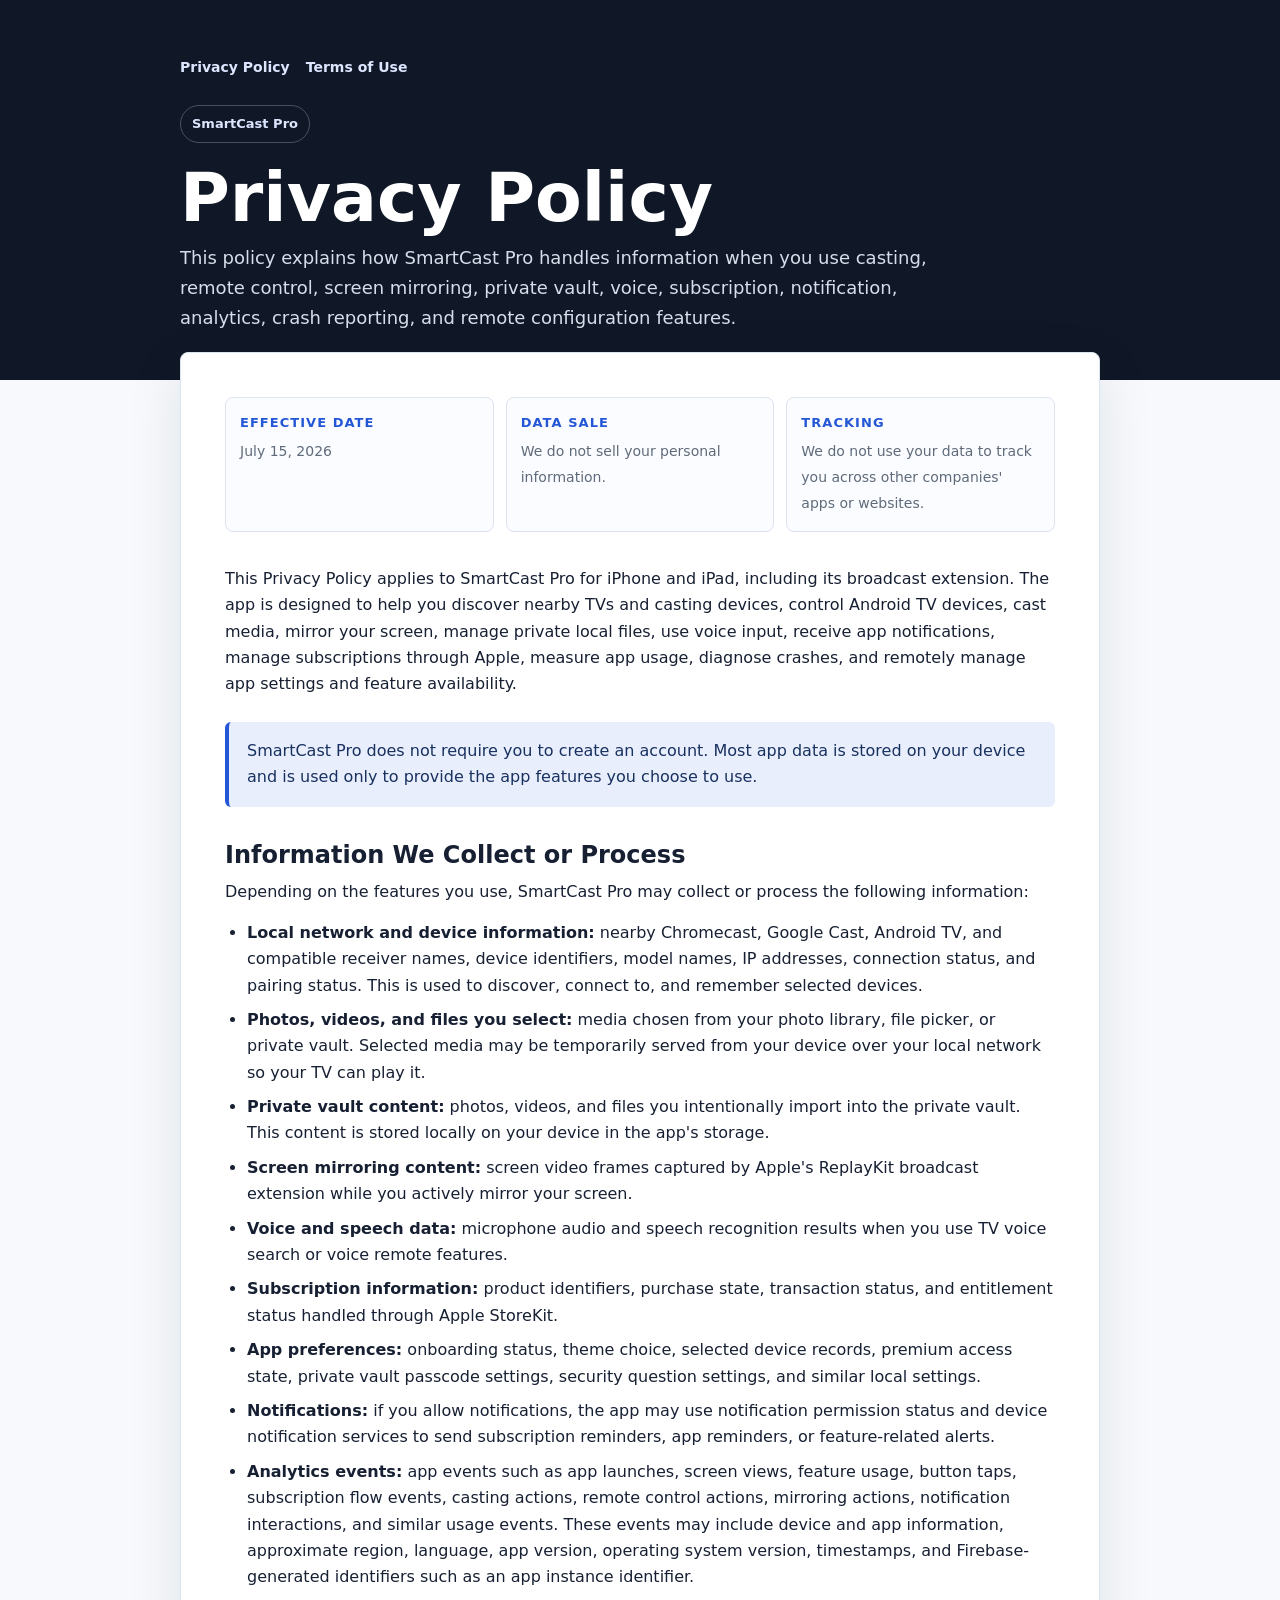
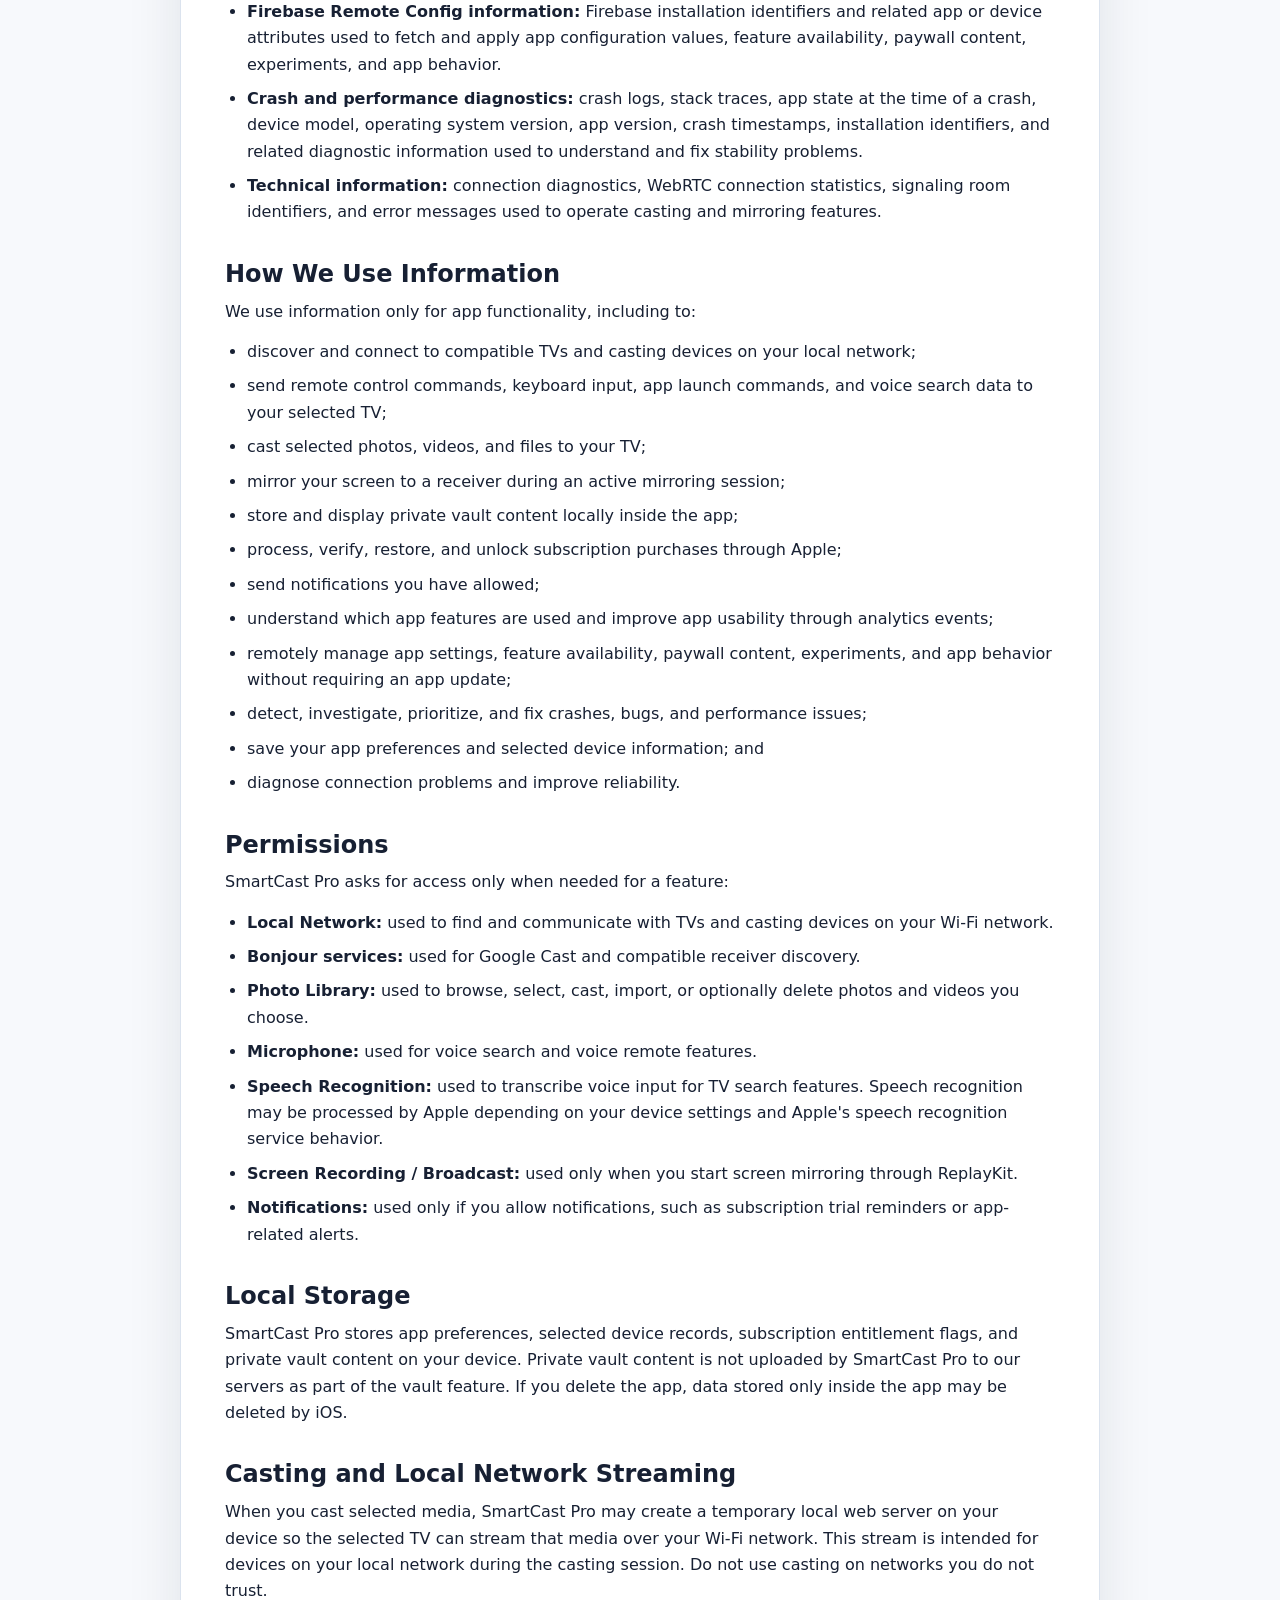
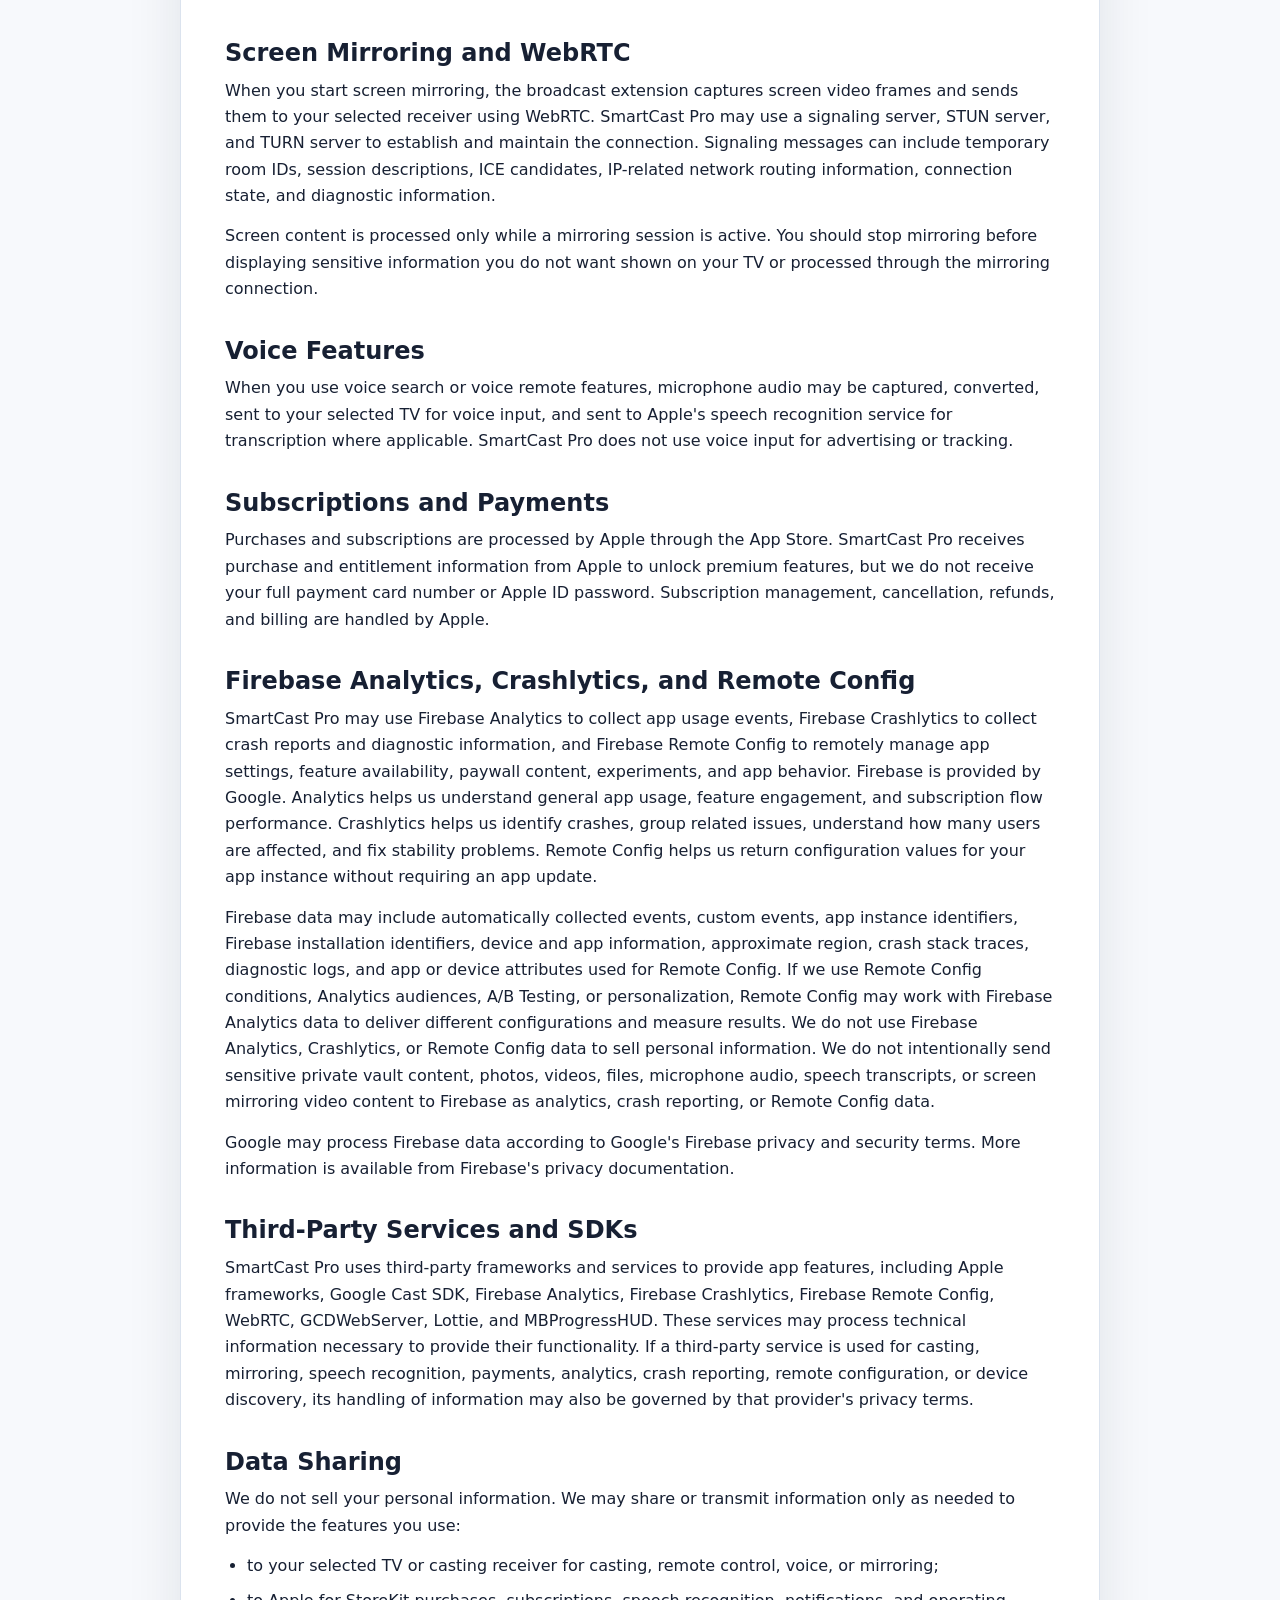
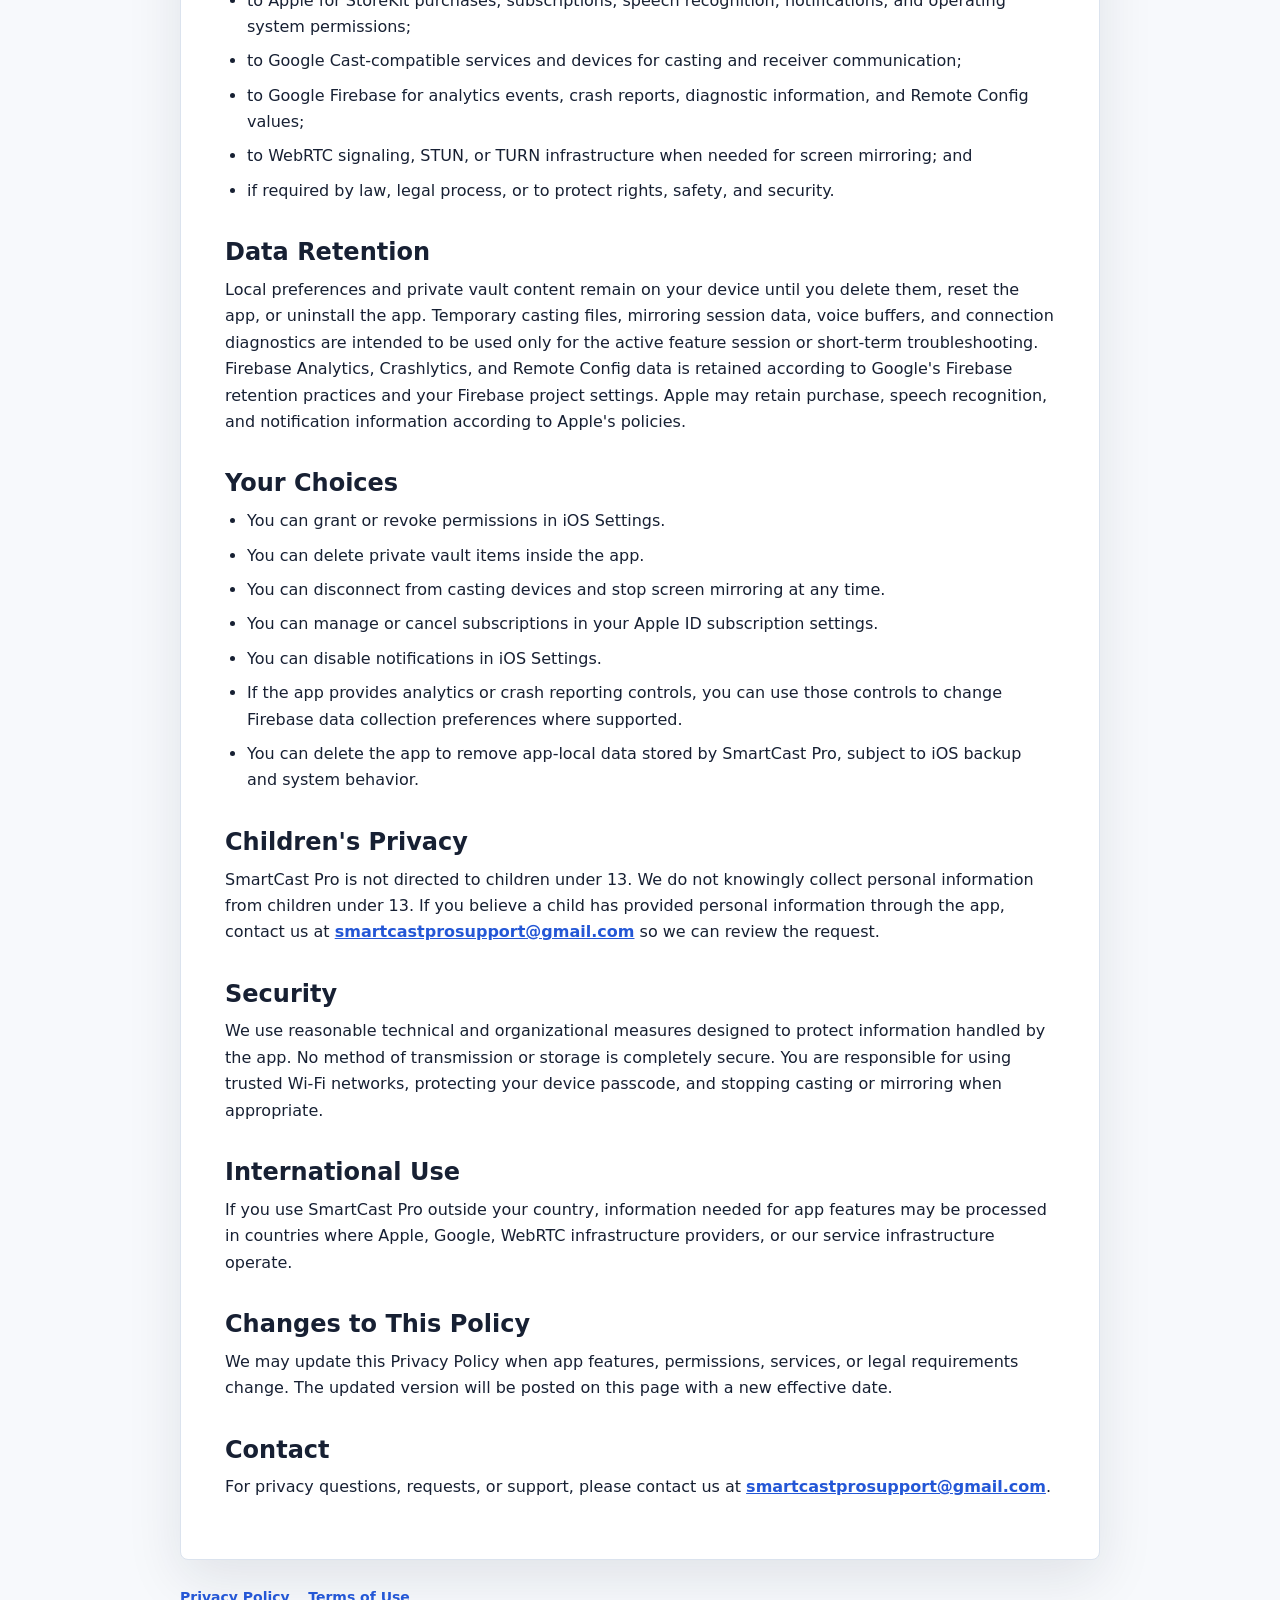
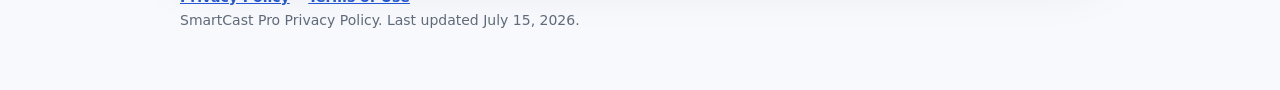
==== commit dc79d9ee: "Update index.html" ====
--- a/docs/index.html
+++ b/docs/index.html
@@ -312,7 +312,7 @@
       </ul>
 
       <h2>Children's Privacy</h2>
-      <p>SmartCast Pro is not directed to children under 13. We do not knowingly collect personal information from children under 13. If you believe a child has provided personal information through the app, contact us through the App Store support link so we can review the request.</p>
+      <p>SmartCast Pro is not directed to children under 13. We do not knowingly collect personal information from children under 13. If you believe a child has provided personal information through the app, contact us at <a href="mailto:smartcastprosupport@gmail.com">smartcastprosupport@gmail.com</a> so we can review the request.</p>
 
       <h2>Security</h2>
       <p>We use reasonable technical and organizational measures designed to protect information handled by the app. No method of transmission or storage is completely secure. You are responsible for using trusted Wi-Fi networks, protecting your device passcode, and stopping casting or mirroring when appropriate.</p>
@@ -324,7 +324,7 @@
       <p>We may update this Privacy Policy when app features, permissions, services, or legal requirements change. The updated version will be posted on this page with a new effective date.</p>
 
       <h2>Contact</h2>
-      <p>For privacy questions, requests, or support, please contact us through the support link listed on SmartCast Pro's App Store product page.</p>
+      <p>For privacy questions, requests, or support, please contact us at <a href="mailto:smartcastprosupport@gmail.com">smartcastprosupport@gmail.com</a>.</p>
     </article>
   </main>
 
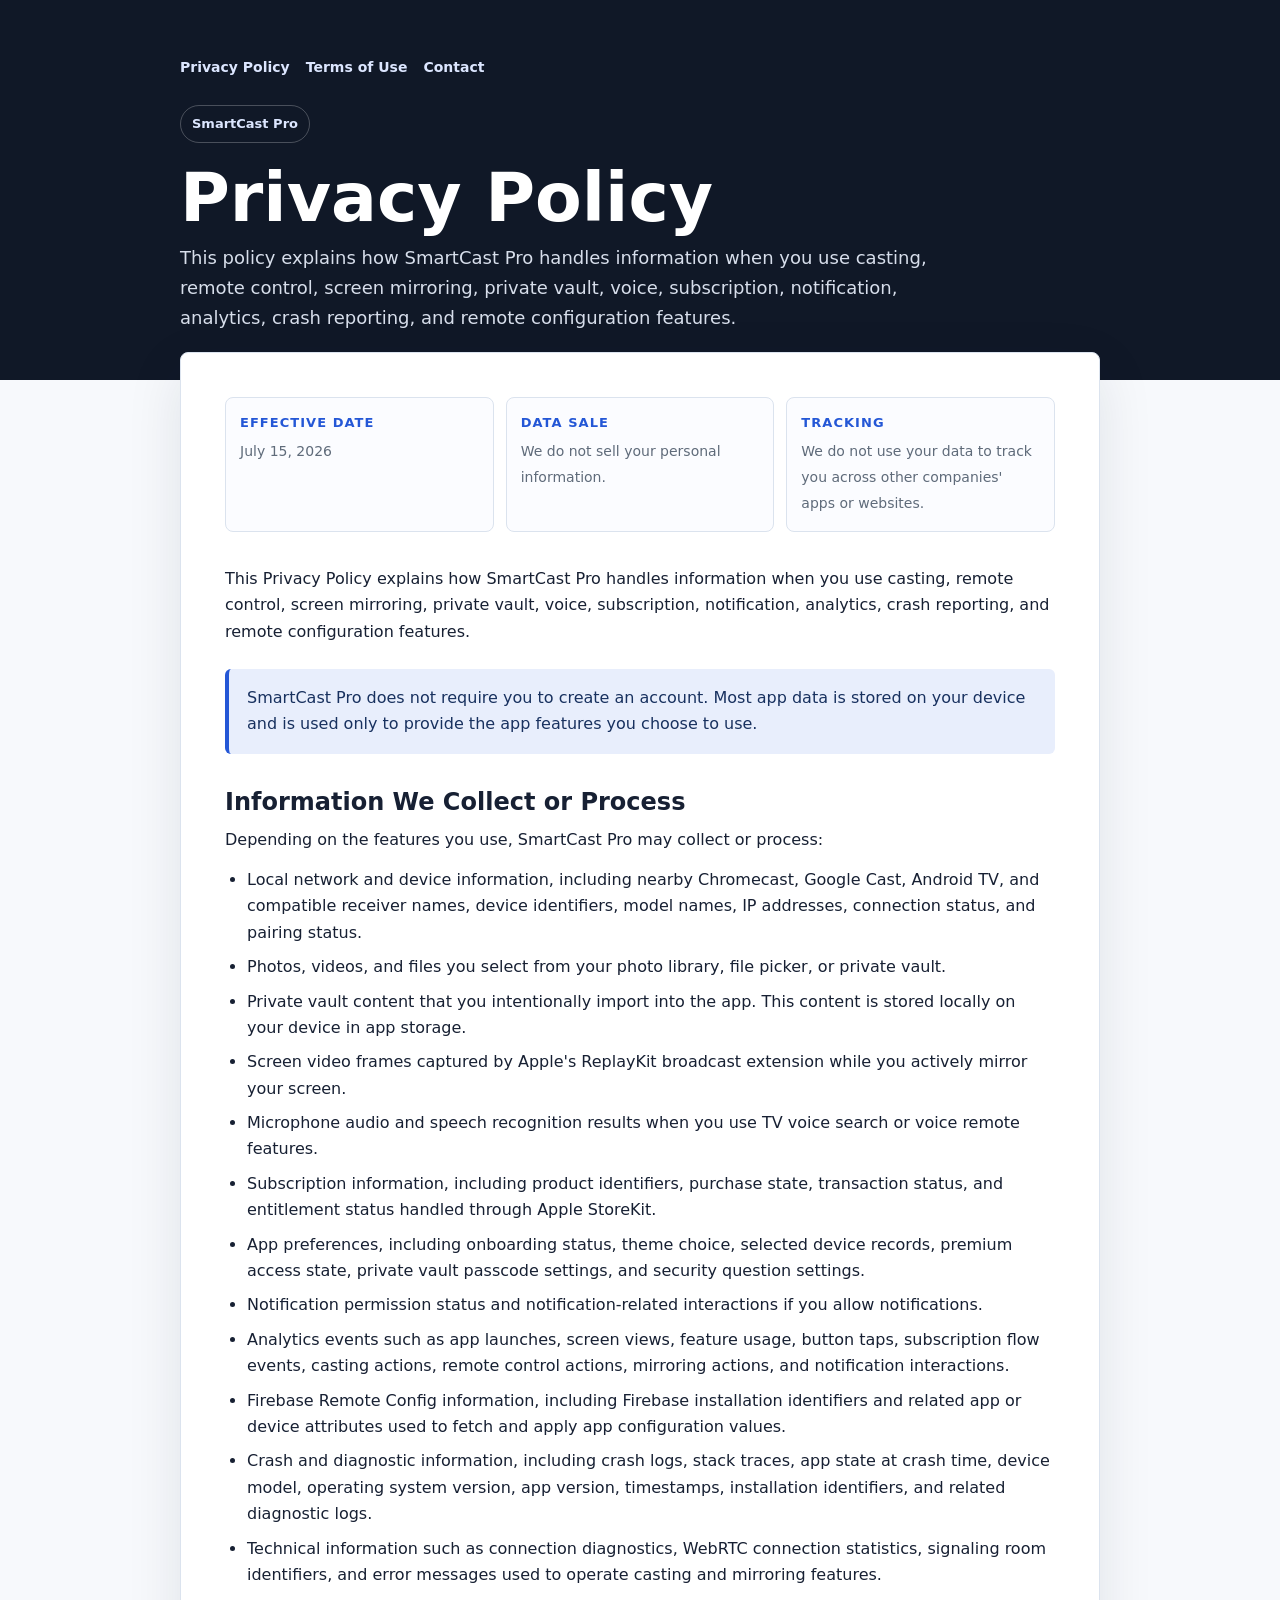
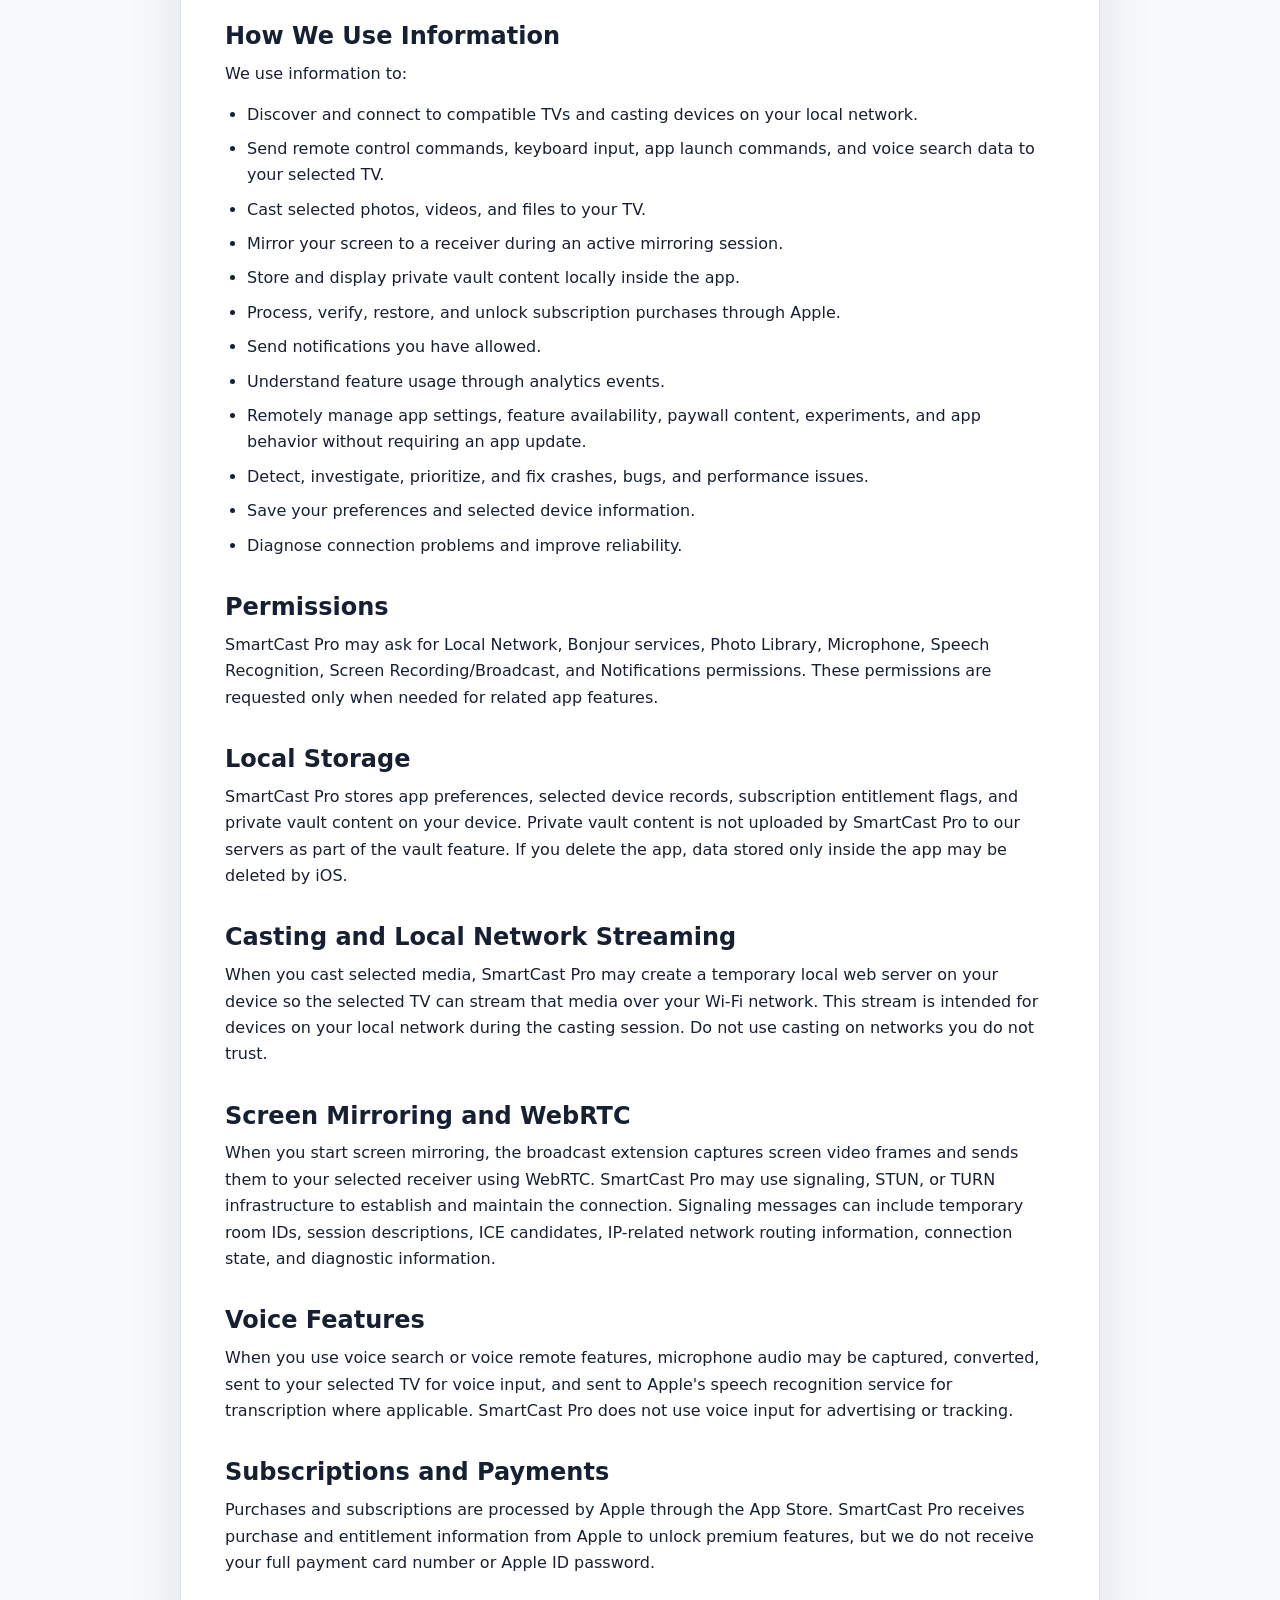
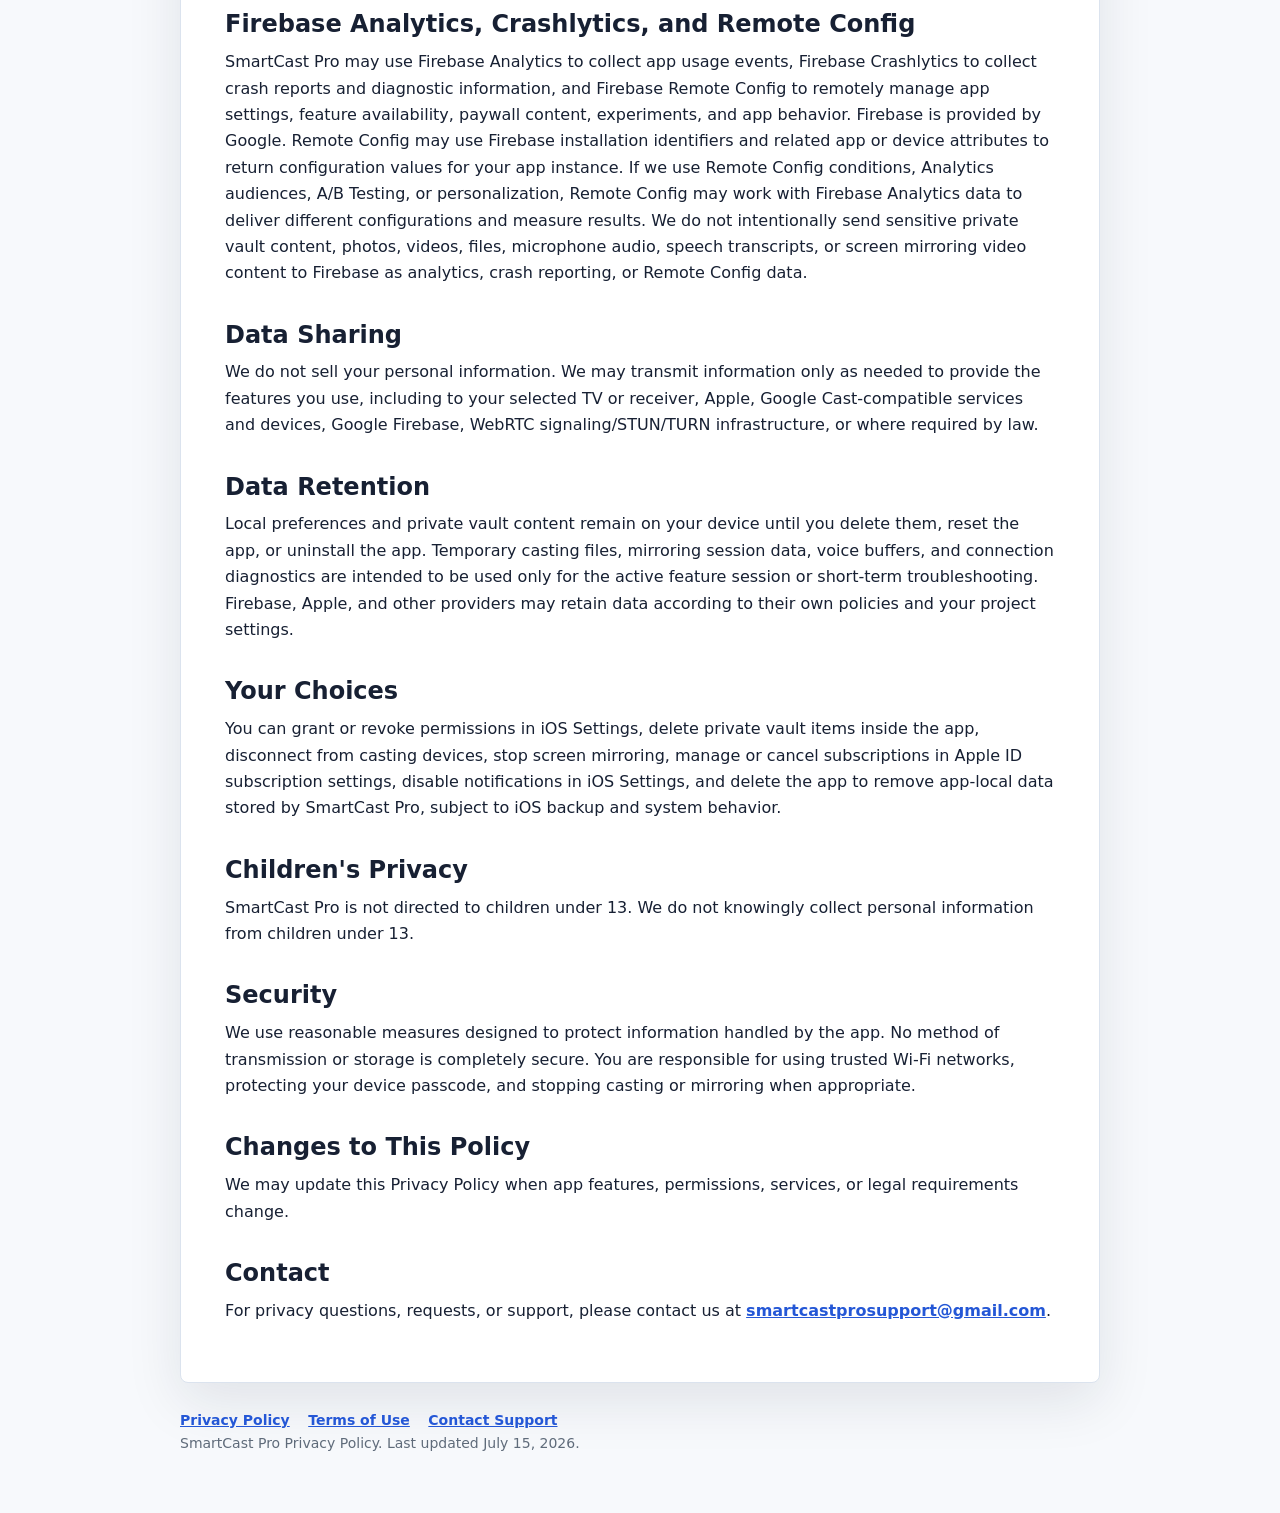
==== commit baad5f5f: "Update index.html" ====
--- a/docs/index.html
+++ b/docs/index.html
@@ -186,6 +186,7 @@
       <nav aria-label="Legal pages">
         <a href="./">Privacy Policy</a>
         <a href="./terms-of-use.html">Terms of Use</a>
+        <a href="#contact">Contact</a>
       </nav>
       <div class="badge">SmartCast Pro</div>
       <h1>Privacy Policy</h1>
@@ -210,57 +211,48 @@
         </div>
       </section>
 
-      <p>This Privacy Policy applies to SmartCast Pro for iPhone and iPad, including its broadcast extension. The app is designed to help you discover nearby TVs and casting devices, control Android TV devices, cast media, mirror your screen, manage private local files, use voice input, receive app notifications, manage subscriptions through Apple, measure app usage, diagnose crashes, and remotely manage app settings and feature availability.</p>
+      <p>This Privacy Policy explains how SmartCast Pro handles information when you use casting, remote control, screen mirroring, private vault, voice, subscription, notification, analytics, crash reporting, and remote configuration features.</p>
 
       <div class="callout">
         SmartCast Pro does not require you to create an account. Most app data is stored on your device and is used only to provide the app features you choose to use.
       </div>
 
       <h2>Information We Collect or Process</h2>
-      <p>Depending on the features you use, SmartCast Pro may collect or process the following information:</p>
+      <p>Depending on the features you use, SmartCast Pro may collect or process:</p>
       <ul>
-        <li><strong>Local network and device information:</strong> nearby Chromecast, Google Cast, Android TV, and compatible receiver names, device identifiers, model names, IP addresses, connection status, and pairing status. This is used to discover, connect to, and remember selected devices.</li>
-        <li><strong>Photos, videos, and files you select:</strong> media chosen from your photo library, file picker, or private vault. Selected media may be temporarily served from your device over your local network so your TV can play it.</li>
-        <li><strong>Private vault content:</strong> photos, videos, and files you intentionally import into the private vault. This content is stored locally on your device in the app's storage.</li>
-        <li><strong>Screen mirroring content:</strong> screen video frames captured by Apple's ReplayKit broadcast extension while you actively mirror your screen.</li>
-        <li><strong>Voice and speech data:</strong> microphone audio and speech recognition results when you use TV voice search or voice remote features.</li>
-        <li><strong>Subscription information:</strong> product identifiers, purchase state, transaction status, and entitlement status handled through Apple StoreKit.</li>
-        <li><strong>App preferences:</strong> onboarding status, theme choice, selected device records, premium access state, private vault passcode settings, security question settings, and similar local settings.</li>
-        <li><strong>Notifications:</strong> if you allow notifications, the app may use notification permission status and device notification services to send subscription reminders, app reminders, or feature-related alerts.</li>
-        <li><strong>Analytics events:</strong> app events such as app launches, screen views, feature usage, button taps, subscription flow events, casting actions, remote control actions, mirroring actions, notification interactions, and similar usage events. These events may include device and app information, approximate region, language, app version, operating system version, timestamps, and Firebase-generated identifiers such as an app instance identifier.</li>
-        <li><strong>Firebase Remote Config information:</strong> Firebase installation identifiers and related app or device attributes used to fetch and apply app configuration values, feature availability, paywall content, experiments, and app behavior.</li>
-        <li><strong>Crash and performance diagnostics:</strong> crash logs, stack traces, app state at the time of a crash, device model, operating system version, app version, crash timestamps, installation identifiers, and related diagnostic information used to understand and fix stability problems.</li>
-        <li><strong>Technical information:</strong> connection diagnostics, WebRTC connection statistics, signaling room identifiers, and error messages used to operate casting and mirroring features.</li>
+        <li>Local network and device information, including nearby Chromecast, Google Cast, Android TV, and compatible receiver names, device identifiers, model names, IP addresses, connection status, and pairing status.</li>
+        <li>Photos, videos, and files you select from your photo library, file picker, or private vault.</li>
+        <li>Private vault content that you intentionally import into the app. This content is stored locally on your device in app storage.</li>
+        <li>Screen video frames captured by Apple's ReplayKit broadcast extension while you actively mirror your screen.</li>
+        <li>Microphone audio and speech recognition results when you use TV voice search or voice remote features.</li>
+        <li>Subscription information, including product identifiers, purchase state, transaction status, and entitlement status handled through Apple StoreKit.</li>
+        <li>App preferences, including onboarding status, theme choice, selected device records, premium access state, private vault passcode settings, and security question settings.</li>
+        <li>Notification permission status and notification-related interactions if you allow notifications.</li>
+        <li>Analytics events such as app launches, screen views, feature usage, button taps, subscription flow events, casting actions, remote control actions, mirroring actions, and notification interactions.</li>
+        <li>Firebase Remote Config information, including Firebase installation identifiers and related app or device attributes used to fetch and apply app configuration values.</li>
+        <li>Crash and diagnostic information, including crash logs, stack traces, app state at crash time, device model, operating system version, app version, timestamps, installation identifiers, and related diagnostic logs.</li>
+        <li>Technical information such as connection diagnostics, WebRTC connection statistics, signaling room identifiers, and error messages used to operate casting and mirroring features.</li>
       </ul>
 
       <h2>How We Use Information</h2>
-      <p>We use information only for app functionality, including to:</p>
+      <p>We use information to:</p>
       <ul>
-        <li>discover and connect to compatible TVs and casting devices on your local network;</li>
-        <li>send remote control commands, keyboard input, app launch commands, and voice search data to your selected TV;</li>
-        <li>cast selected photos, videos, and files to your TV;</li>
-        <li>mirror your screen to a receiver during an active mirroring session;</li>
-        <li>store and display private vault content locally inside the app;</li>
-        <li>process, verify, restore, and unlock subscription purchases through Apple;</li>
-        <li>send notifications you have allowed;</li>
-        <li>understand which app features are used and improve app usability through analytics events;</li>
-        <li>remotely manage app settings, feature availability, paywall content, experiments, and app behavior without requiring an app update;</li>
-        <li>detect, investigate, prioritize, and fix crashes, bugs, and performance issues;</li>
-        <li>save your app preferences and selected device information; and</li>
-        <li>diagnose connection problems and improve reliability.</li>
+        <li>Discover and connect to compatible TVs and casting devices on your local network.</li>
+        <li>Send remote control commands, keyboard input, app launch commands, and voice search data to your selected TV.</li>
+        <li>Cast selected photos, videos, and files to your TV.</li>
+        <li>Mirror your screen to a receiver during an active mirroring session.</li>
+        <li>Store and display private vault content locally inside the app.</li>
+        <li>Process, verify, restore, and unlock subscription purchases through Apple.</li>
+        <li>Send notifications you have allowed.</li>
+        <li>Understand feature usage through analytics events.</li>
+        <li>Remotely manage app settings, feature availability, paywall content, experiments, and app behavior without requiring an app update.</li>
+        <li>Detect, investigate, prioritize, and fix crashes, bugs, and performance issues.</li>
+        <li>Save your preferences and selected device information.</li>
+        <li>Diagnose connection problems and improve reliability.</li>
       </ul>
 
       <h2>Permissions</h2>
-      <p>SmartCast Pro asks for access only when needed for a feature:</p>
-      <ul>
-        <li><strong>Local Network:</strong> used to find and communicate with TVs and casting devices on your Wi-Fi network.</li>
-        <li><strong>Bonjour services:</strong> used for Google Cast and compatible receiver discovery.</li>
-        <li><strong>Photo Library:</strong> used to browse, select, cast, import, or optionally delete photos and videos you choose.</li>
-        <li><strong>Microphone:</strong> used for voice search and voice remote features.</li>
-        <li><strong>Speech Recognition:</strong> used to transcribe voice input for TV search features. Speech recognition may be processed by Apple depending on your device settings and Apple's speech recognition service behavior.</li>
-        <li><strong>Screen Recording / Broadcast:</strong> used only when you start screen mirroring through ReplayKit.</li>
-        <li><strong>Notifications:</strong> used only if you allow notifications, such as subscription trial reminders or app-related alerts.</li>
-      </ul>
+      <p>SmartCast Pro may ask for Local Network, Bonjour services, Photo Library, Microphone, Speech Recognition, Screen Recording/Broadcast, and Notifications permissions. These permissions are requested only when needed for related app features.</p>
 
       <h2>Local Storage</h2>
       <p>SmartCast Pro stores app preferences, selected device records, subscription entitlement flags, and private vault content on your device. Private vault content is not uploaded by SmartCast Pro to our servers as part of the vault feature. If you delete the app, data stored only inside the app may be deleted by iOS.</p>
@@ -269,61 +261,36 @@
       <p>When you cast selected media, SmartCast Pro may create a temporary local web server on your device so the selected TV can stream that media over your Wi-Fi network. This stream is intended for devices on your local network during the casting session. Do not use casting on networks you do not trust.</p>
 
       <h2>Screen Mirroring and WebRTC</h2>
-      <p>When you start screen mirroring, the broadcast extension captures screen video frames and sends them to your selected receiver using WebRTC. SmartCast Pro may use a signaling server, STUN server, and TURN server to establish and maintain the connection. Signaling messages can include temporary room IDs, session descriptions, ICE candidates, IP-related network routing information, connection state, and diagnostic information.</p>
-      <p>Screen content is processed only while a mirroring session is active. You should stop mirroring before displaying sensitive information you do not want shown on your TV or processed through the mirroring connection.</p>
+      <p>When you start screen mirroring, the broadcast extension captures screen video frames and sends them to your selected receiver using WebRTC. SmartCast Pro may use signaling, STUN, or TURN infrastructure to establish and maintain the connection. Signaling messages can include temporary room IDs, session descriptions, ICE candidates, IP-related network routing information, connection state, and diagnostic information.</p>
 
       <h2>Voice Features</h2>
       <p>When you use voice search or voice remote features, microphone audio may be captured, converted, sent to your selected TV for voice input, and sent to Apple's speech recognition service for transcription where applicable. SmartCast Pro does not use voice input for advertising or tracking.</p>
 
       <h2>Subscriptions and Payments</h2>
-      <p>Purchases and subscriptions are processed by Apple through the App Store. SmartCast Pro receives purchase and entitlement information from Apple to unlock premium features, but we do not receive your full payment card number or Apple ID password. Subscription management, cancellation, refunds, and billing are handled by Apple.</p>
+      <p>Purchases and subscriptions are processed by Apple through the App Store. SmartCast Pro receives purchase and entitlement information from Apple to unlock premium features, but we do not receive your full payment card number or Apple ID password.</p>
 
       <h2>Firebase Analytics, Crashlytics, and Remote Config</h2>
-      <p>SmartCast Pro may use Firebase Analytics to collect app usage events, Firebase Crashlytics to collect crash reports and diagnostic information, and Firebase Remote Config to remotely manage app settings, feature availability, paywall content, experiments, and app behavior. Firebase is provided by Google. Analytics helps us understand general app usage, feature engagement, and subscription flow performance. Crashlytics helps us identify crashes, group related issues, understand how many users are affected, and fix stability problems. Remote Config helps us return configuration values for your app instance without requiring an app update.</p>
-      <p>Firebase data may include automatically collected events, custom events, app instance identifiers, Firebase installation identifiers, device and app information, approximate region, crash stack traces, diagnostic logs, and app or device attributes used for Remote Config. If we use Remote Config conditions, Analytics audiences, A/B Testing, or personalization, Remote Config may work with Firebase Analytics data to deliver different configurations and measure results. We do not use Firebase Analytics, Crashlytics, or Remote Config data to sell personal information. We do not intentionally send sensitive private vault content, photos, videos, files, microphone audio, speech transcripts, or screen mirroring video content to Firebase as analytics, crash reporting, or Remote Config data.</p>
-      <p>Google may process Firebase data according to Google's Firebase privacy and security terms. More information is available from Firebase's privacy documentation.</p>
-
-      <h2>Third-Party Services and SDKs</h2>
-      <p>SmartCast Pro uses third-party frameworks and services to provide app features, including Apple frameworks, Google Cast SDK, Firebase Analytics, Firebase Crashlytics, Firebase Remote Config, WebRTC, GCDWebServer, Lottie, and MBProgressHUD. These services may process technical information necessary to provide their functionality. If a third-party service is used for casting, mirroring, speech recognition, payments, analytics, crash reporting, remote configuration, or device discovery, its handling of information may also be governed by that provider's privacy terms.</p>
+      <p>SmartCast Pro may use Firebase Analytics to collect app usage events, Firebase Crashlytics to collect crash reports and diagnostic information, and Firebase Remote Config to remotely manage app settings, feature availability, paywall content, experiments, and app behavior. Firebase is provided by Google. Remote Config may use Firebase installation identifiers and related app or device attributes to return configuration values for your app instance. If we use Remote Config conditions, Analytics audiences, A/B Testing, or personalization, Remote Config may work with Firebase Analytics data to deliver different configurations and measure results. We do not intentionally send sensitive private vault content, photos, videos, files, microphone audio, speech transcripts, or screen mirroring video content to Firebase as analytics, crash reporting, or Remote Config data.</p>
 
       <h2>Data Sharing</h2>
-      <p>We do not sell your personal information. We may share or transmit information only as needed to provide the features you use:</p>
-      <ul>
-        <li>to your selected TV or casting receiver for casting, remote control, voice, or mirroring;</li>
-        <li>to Apple for StoreKit purchases, subscriptions, speech recognition, notifications, and operating system permissions;</li>
-        <li>to Google Cast-compatible services and devices for casting and receiver communication;</li>
-        <li>to Google Firebase for analytics events, crash reports, diagnostic information, and Remote Config values;</li>
-        <li>to WebRTC signaling, STUN, or TURN infrastructure when needed for screen mirroring; and</li>
-        <li>if required by law, legal process, or to protect rights, safety, and security.</li>
-      </ul>
+      <p>We do not sell your personal information. We may transmit information only as needed to provide the features you use, including to your selected TV or receiver, Apple, Google Cast-compatible services and devices, Google Firebase, WebRTC signaling/STUN/TURN infrastructure, or where required by law.</p>
 
       <h2>Data Retention</h2>
-      <p>Local preferences and private vault content remain on your device until you delete them, reset the app, or uninstall the app. Temporary casting files, mirroring session data, voice buffers, and connection diagnostics are intended to be used only for the active feature session or short-term troubleshooting. Firebase Analytics, Crashlytics, and Remote Config data is retained according to Google's Firebase retention practices and your Firebase project settings. Apple may retain purchase, speech recognition, and notification information according to Apple's policies.</p>
+      <p>Local preferences and private vault content remain on your device until you delete them, reset the app, or uninstall the app. Temporary casting files, mirroring session data, voice buffers, and connection diagnostics are intended to be used only for the active feature session or short-term troubleshooting. Firebase, Apple, and other providers may retain data according to their own policies and your project settings.</p>
 
       <h2>Your Choices</h2>
-      <ul>
-        <li>You can grant or revoke permissions in iOS Settings.</li>
-        <li>You can delete private vault items inside the app.</li>
-        <li>You can disconnect from casting devices and stop screen mirroring at any time.</li>
-        <li>You can manage or cancel subscriptions in your Apple ID subscription settings.</li>
-        <li>You can disable notifications in iOS Settings.</li>
-        <li>If the app provides analytics or crash reporting controls, you can use those controls to change Firebase data collection preferences where supported.</li>
-        <li>You can delete the app to remove app-local data stored by SmartCast Pro, subject to iOS backup and system behavior.</li>
-      </ul>
+      <p>You can grant or revoke permissions in iOS Settings, delete private vault items inside the app, disconnect from casting devices, stop screen mirroring, manage or cancel subscriptions in Apple ID subscription settings, disable notifications in iOS Settings, and delete the app to remove app-local data stored by SmartCast Pro, subject to iOS backup and system behavior.</p>
 
       <h2>Children's Privacy</h2>
-      <p>SmartCast Pro is not directed to children under 13. We do not knowingly collect personal information from children under 13. If you believe a child has provided personal information through the app, contact us at <a href="mailto:smartcastprosupport@gmail.com">smartcastprosupport@gmail.com</a> so we can review the request.</p>
+      <p>SmartCast Pro is not directed to children under 13. We do not knowingly collect personal information from children under 13.</p>
 
       <h2>Security</h2>
-      <p>We use reasonable technical and organizational measures designed to protect information handled by the app. No method of transmission or storage is completely secure. You are responsible for using trusted Wi-Fi networks, protecting your device passcode, and stopping casting or mirroring when appropriate.</p>
-
-      <h2>International Use</h2>
-      <p>If you use SmartCast Pro outside your country, information needed for app features may be processed in countries where Apple, Google, WebRTC infrastructure providers, or our service infrastructure operate.</p>
+      <p>We use reasonable measures designed to protect information handled by the app. No method of transmission or storage is completely secure. You are responsible for using trusted Wi-Fi networks, protecting your device passcode, and stopping casting or mirroring when appropriate.</p>
 
       <h2>Changes to This Policy</h2>
-      <p>We may update this Privacy Policy when app features, permissions, services, or legal requirements change. The updated version will be posted on this page with a new effective date.</p>
-
-      <h2>Contact</h2>
+      <p>We may update this Privacy Policy when app features, permissions, services, or legal requirements change.</p>
+
+      <h2 id="contact">Contact</h2>
       <p>For privacy questions, requests, or support, please contact us at <a href="mailto:smartcastprosupport@gmail.com">smartcastprosupport@gmail.com</a>.</p>
     </article>
   </main>
@@ -331,6 +298,7 @@
   <footer>
     <a href="./">Privacy Policy</a>
     <a href="./terms-of-use.html">Terms of Use</a>
+    <a href="mailto:smartcastprosupport@gmail.com">Contact Support</a>
     <p>SmartCast Pro Privacy Policy. Last updated July 15, 2026.</p>
   </footer>
 </body>
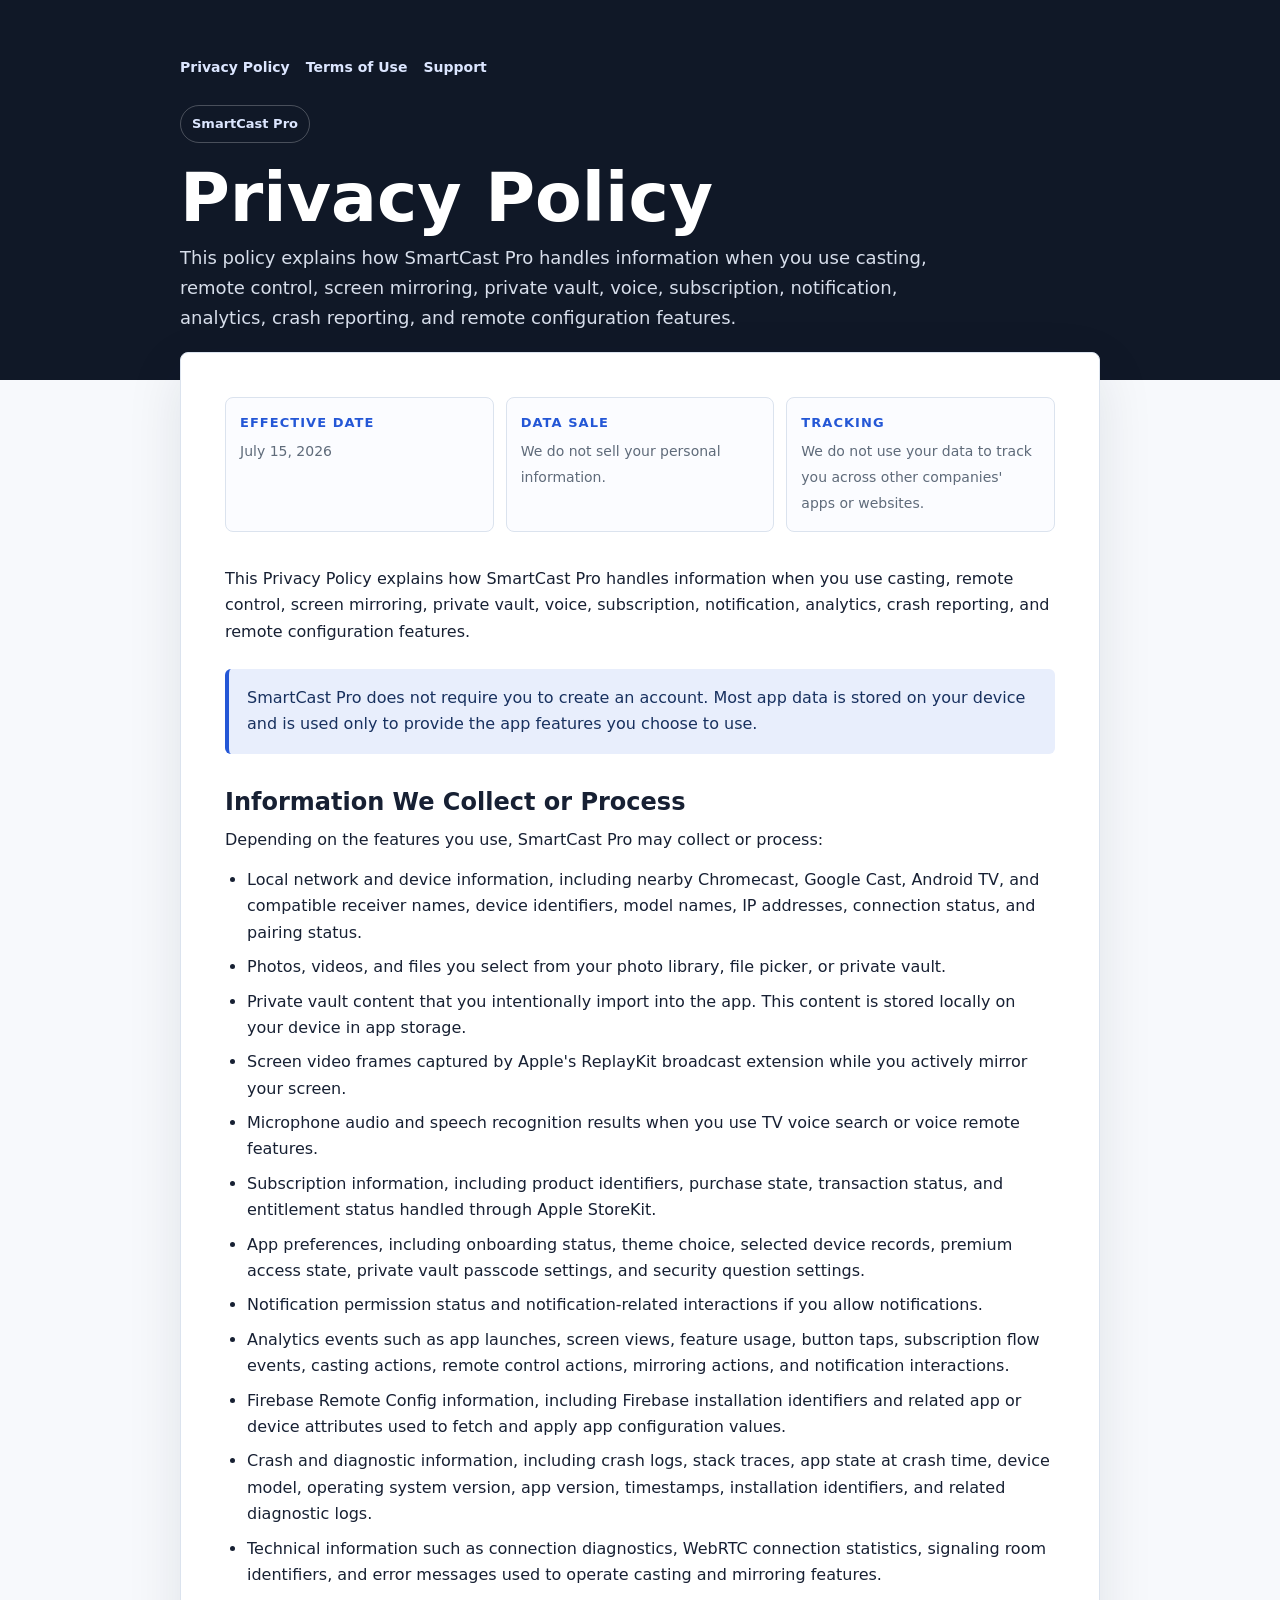
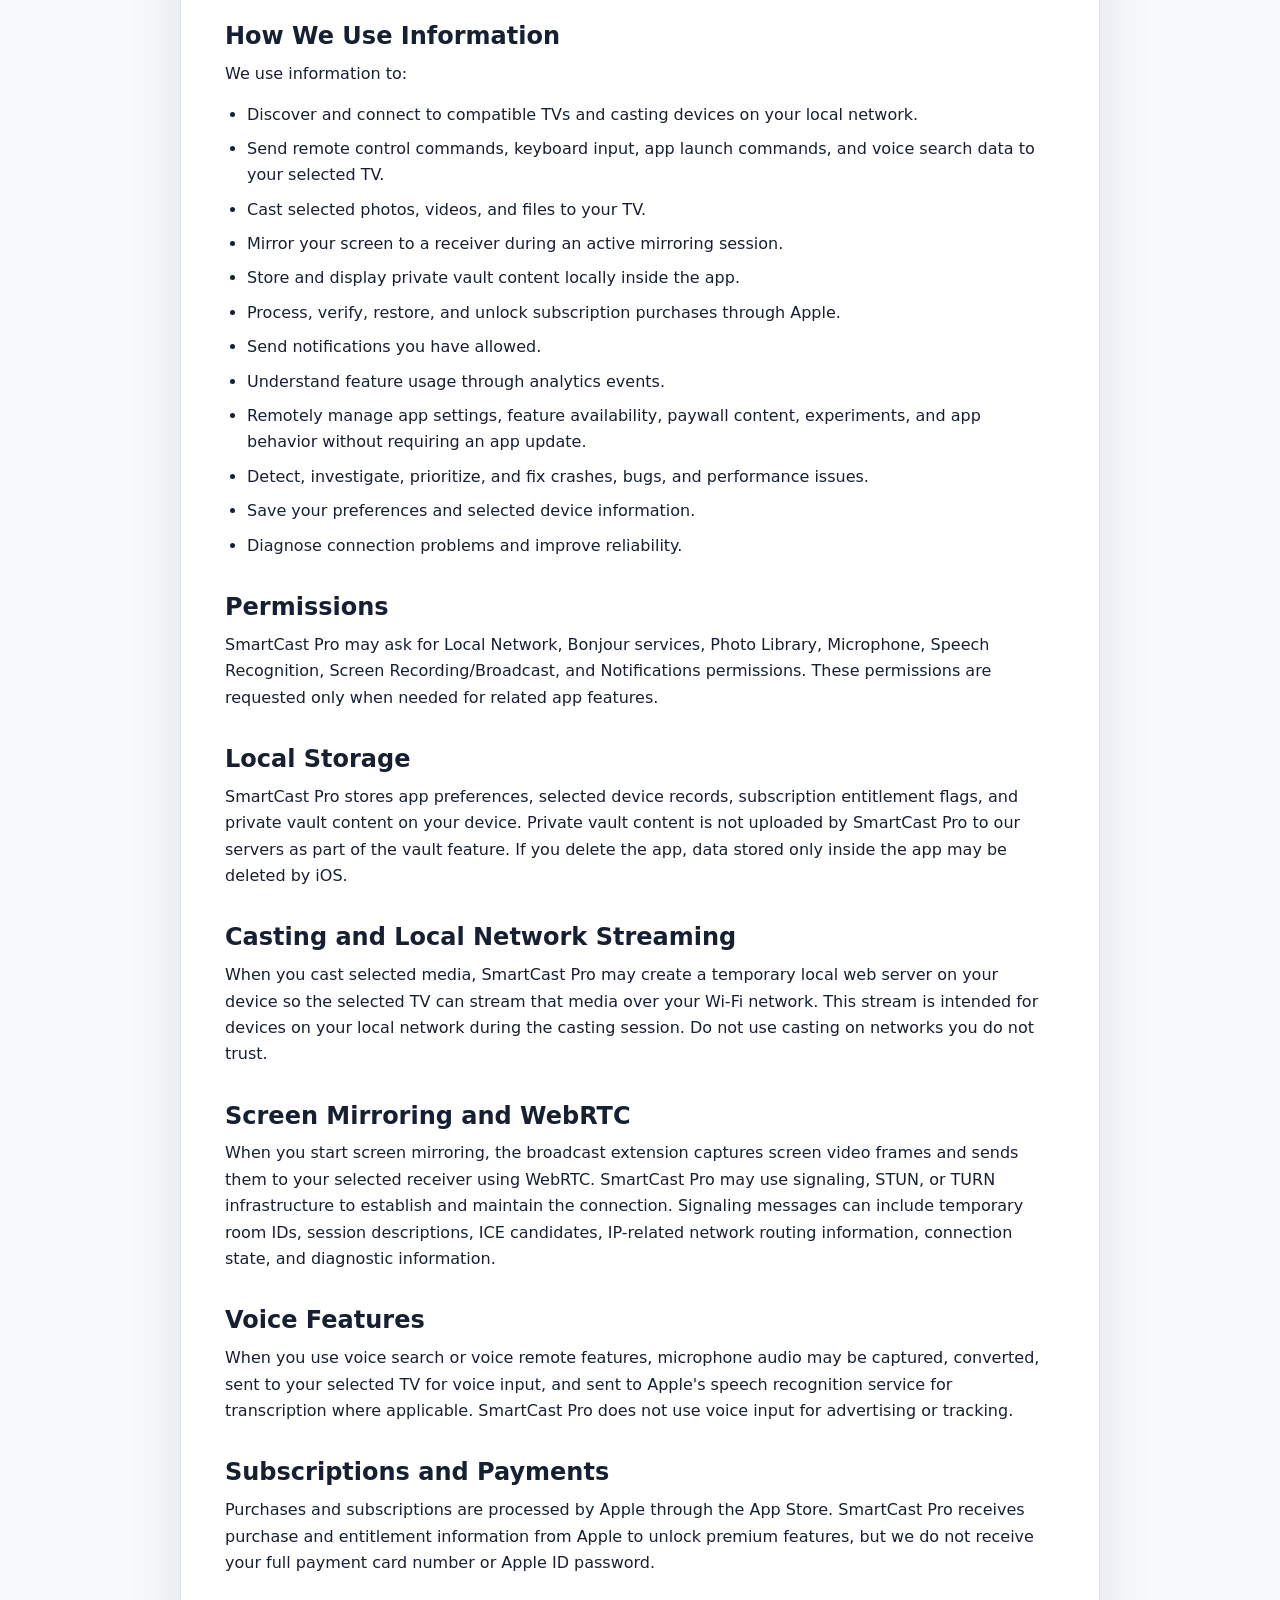
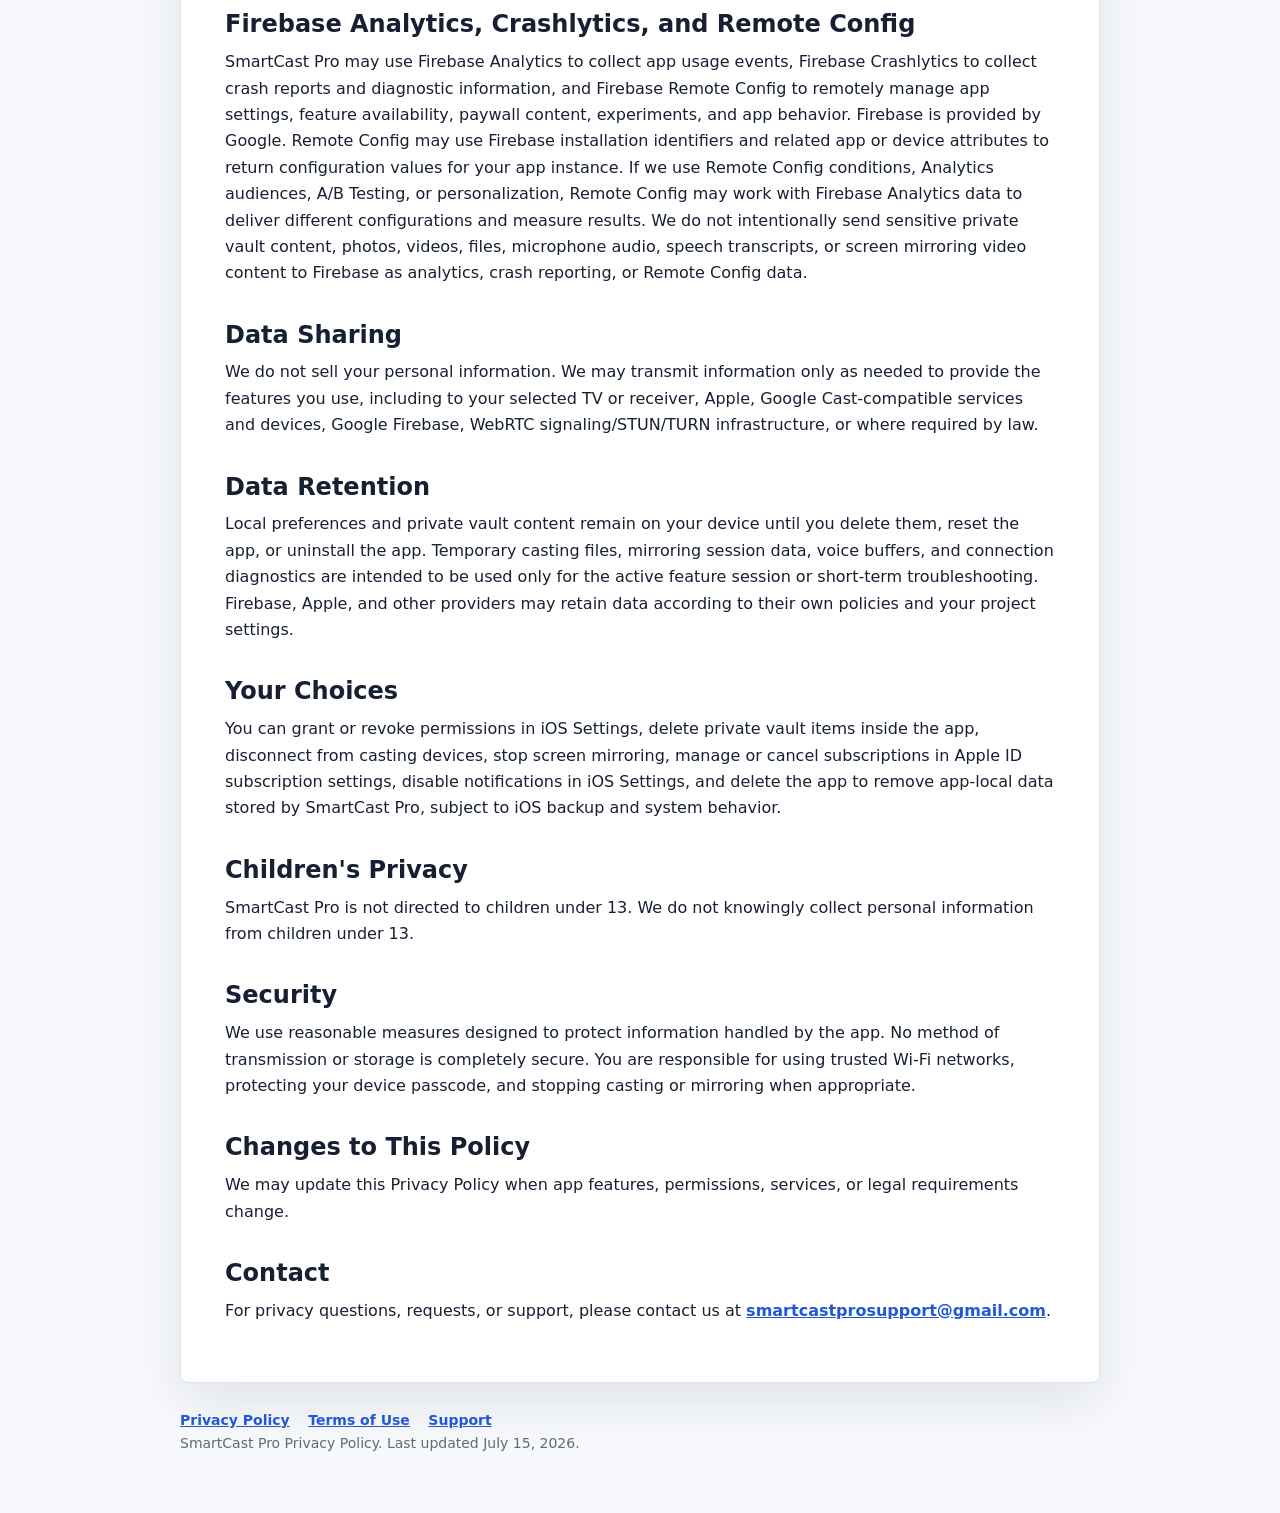
==== commit 5b1cf563: "Update index.html" ====
--- a/docs/index.html
+++ b/docs/index.html
@@ -186,7 +186,7 @@
       <nav aria-label="Legal pages">
         <a href="./">Privacy Policy</a>
         <a href="./terms-of-use.html">Terms of Use</a>
-        <a href="#contact">Contact</a>
+        <a href="./support.html">Support</a>
       </nav>
       <div class="badge">SmartCast Pro</div>
       <h1>Privacy Policy</h1>
@@ -298,7 +298,7 @@
   <footer>
     <a href="./">Privacy Policy</a>
     <a href="./terms-of-use.html">Terms of Use</a>
-    <a href="mailto:smartcastprosupport@gmail.com">Contact Support</a>
+    <a href="./support.html">Support</a>
     <p>SmartCast Pro Privacy Policy. Last updated July 15, 2026.</p>
   </footer>
 </body>
